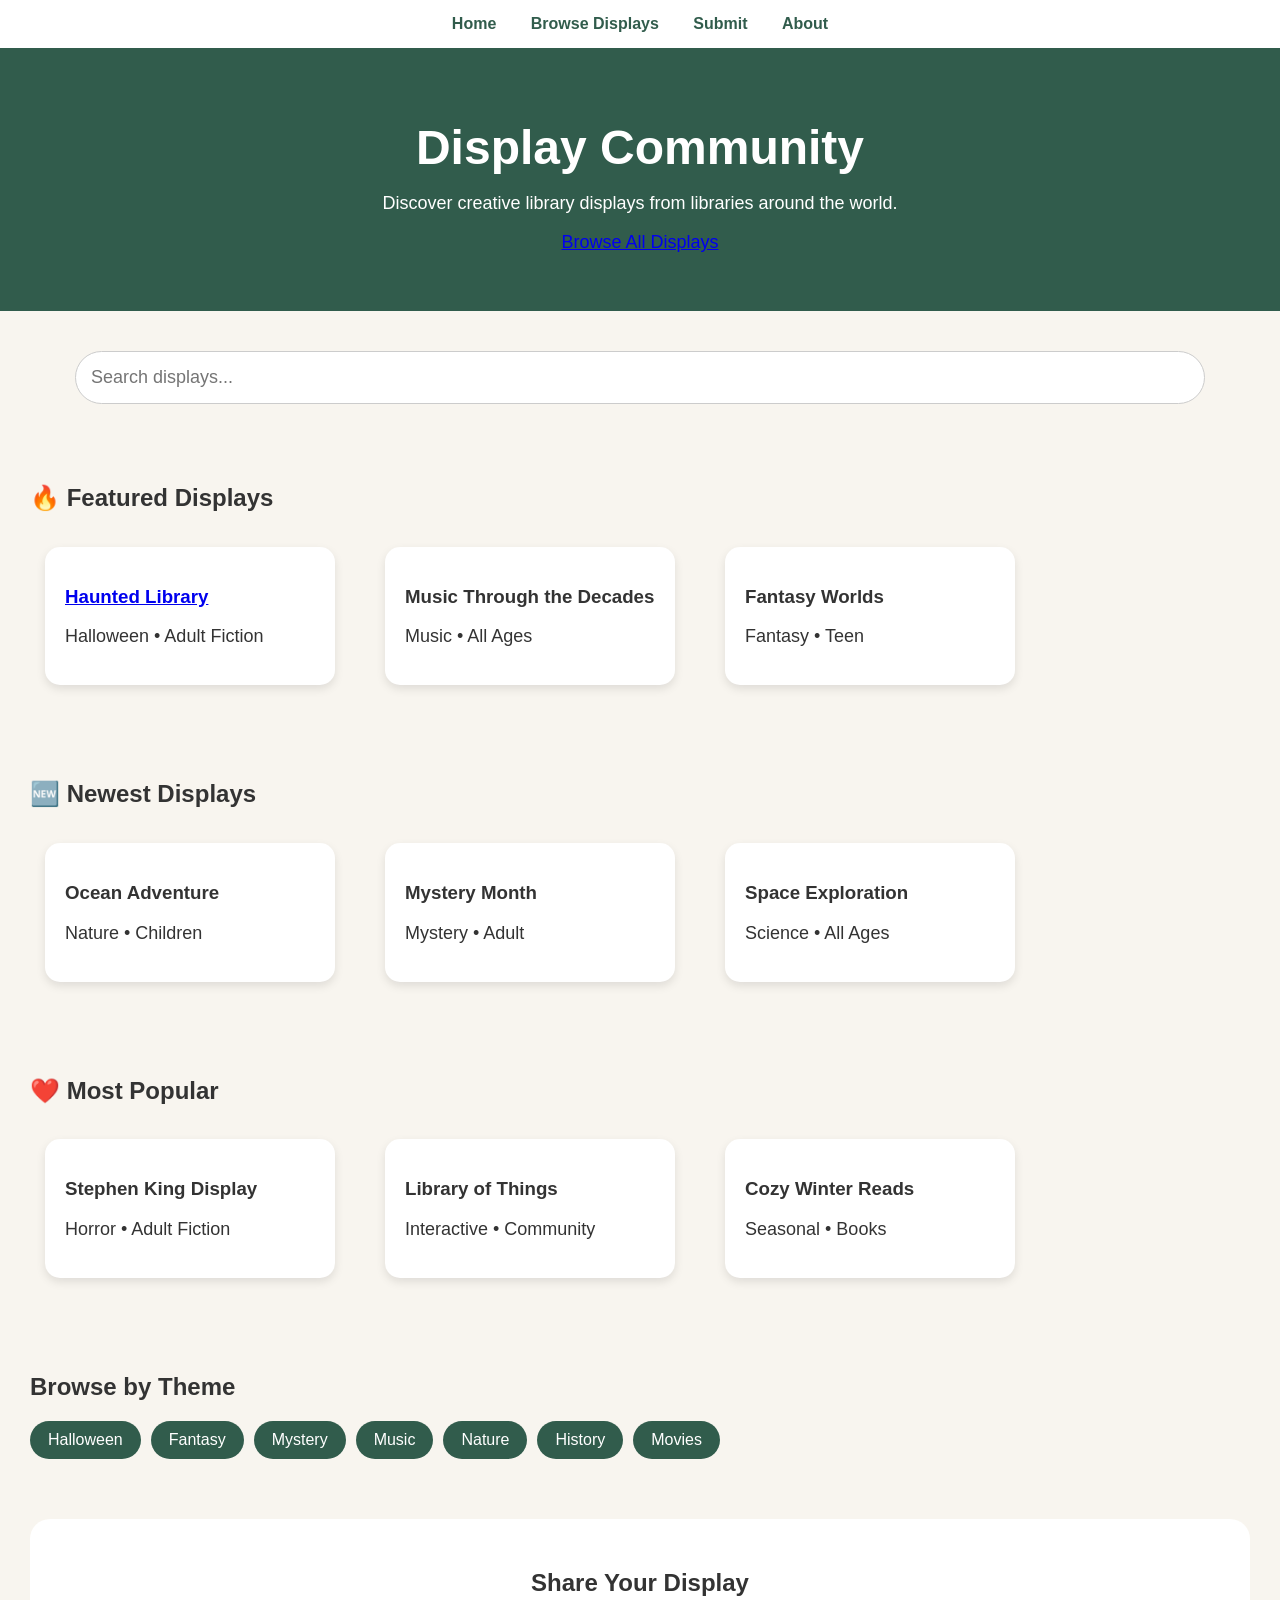
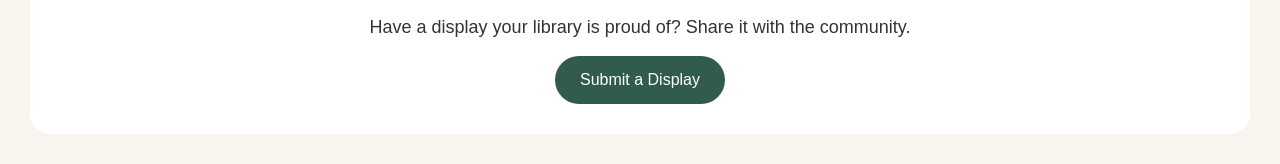
==== index.html @ 7b21b0a2 "index.html" ====
<!DOCTYPE html>
<html>
<head>
    <title>Display Community</title>
    <link rel="stylesheet" href="style.css">
</head>

<body>

<nav>

<a href="index.html">
Home
</a>


<a href="browse.html">
Browse Displays
</a>


<a href="submit.html">
Submit
</a>


<a href="#">
About
</a>

</nav>

<header>

<h1>Display Community</h1>
    
<p>
Discover creative library displays from libraries around the world.
</p>

<p>
<a href="browse.html">
Browse All Displays
</a>
</p>

</header>


<section class="search-section">

<input 
type="text" 
placeholder="Search displays..."
>

</section>


<section>

<h2>🔥 Featured Displays</h2>

<div class="display-row">

<div class="card">
<h3>
<a href="displays/haunted-library.html">
Haunted Library
</a>
</h3>
<p>Halloween • Adult Fiction</p>
</div>


<div class="card">
<h3>Music Through the Decades</h3>
<p>Music • All Ages</p>
</div>


<div class="card">
<h3>Fantasy Worlds</h3>
<p>Fantasy • Teen</p>
</div>

</div>

</section>



<section>

<h2>🆕 Newest Displays</h2>

<div class="display-row">

<div class="card">
<h3>Ocean Adventure</h3>
<p>Nature • Children</p>
</div>


<div class="card">
<h3>Mystery Month</h3>
<p>Mystery • Adult</p>
</div>


<div class="card">
<h3>Space Exploration</h3>
<p>Science • All Ages</p>
</div>

</div>

</section>



<section>

<h2>❤️ Most Popular</h2>

<div class="display-row">

<div class="card">
<h3>Stephen King Display</h3>
<p>Horror • Adult Fiction</p>
</div>


<div class="card">
<h3>Library of Things</h3>
<p>Interactive • Community</p>
</div>


<div class="card">
<h3>Cozy Winter Reads</h3>
<p>Seasonal • Books</p>
</div>

</div>

</section>



<section>

<h2>Browse by Theme</h2>

<div class="tags">

<span>Halloween</span>

<span>Fantasy</span>

<span>Mystery</span>

<span>Music</span>

<span>Nature</span>

<span>History</span>

<span>Movies</span>

</div>

</section>



<section class="submit">

<h2>Share Your Display</h2>

<p>
Have a display your library is proud of?
Share it with the community.
</p>

<button>
Submit a Display
</button>

</section>


</body>
</html>
---- style.css ----
body {
    font-family: Arial, sans-serif;
    margin: 0;
    background-color: #f8f5ef;
    color: #333;
}

header {
    background-color: #315c4c;
    color: white;
    padding: 40px;
    text-align: center;
}

h1 {
    font-size: 48px;
    margin-bottom: 10px;
}

p {
    font-size: 18px;
}

section {
    padding: 30px;
}

.card {
    background:white;
    border-radius:15px;
    padding:20px;
    margin:15px;
    box-shadow:0px 4px 10px rgba(0,0,0,0.1);
}

.search-section {
    text-align:center;
}


input {
    width:60%;
    padding:15px;
    border-radius:30px;
    border:1px solid #ccc;
    font-size:18px;
}


.display-row {
    display:flex;
    gap:20px;
    overflow-x:auto;
}


.display-row .card {
    min-width:250px;
}


.tags {
    display:flex;
    gap:10px;
    flex-wrap:wrap;
}


.tags span {

    background:#315c4c;
    color:white;
    padding:10px 18px;
    border-radius:25px;

}


button {

    background:#315c4c;
    color:white;
    border:none;
    padding:15px 25px;
    border-radius:25px;
    font-size:16px;

}


.submit {

    text-align:center;
    background:white;
    margin:30px;
    border-radius:20px;

}

.display-page {
    max-width: 900px;
    margin: auto;
    padding: 30px;
}


.hero-image {
    height: 300px;
    background-color: #ddd;
    border-radius: 20px;
    display:flex;
    align-items:center;
    justify-content:center;
    font-size:24px;
    margin-bottom:30px;
}


.info-grid {
    display:grid;
    grid-template-columns: repeat(auto-fit, minmax(200px, 1fr));
    gap:20px;
}


.info-box {
    background:white;
    border-radius:15px;
    padding:20px;
    box-shadow:0 4px 10px rgba(0,0,0,0.1);
}


.reactions {
    display:flex;
    gap:15px;
    margin:20px 0;
}


.reactions button {
    cursor:pointer;
}


.tag {
    background:#315c4c;
    color:white;
    padding:8px 15px;
    border-radius:20px;
    display:inline-block;
    margin:5px;
}

nav {
    background:white;
    padding:15px;
    text-align:center;
    box-shadow:0 2px 8px rgba(0,0,0,0.1);
}


nav a {
    text-decoration:none;
    color:#315c4c;
    font-weight:bold;
    margin:0 15px;
}


nav a:hover {
    text-decoration:underline;
}

textarea {
    width:90%;
    padding:15px;
    border-radius:10px;
    border:1px solid #ccc;
    font-family:Arial, sans-serif;
}


label {
    font-weight:bold;
}


input {
    margin-top:10px;
}


input[type="text"] {
    width:90%;
}
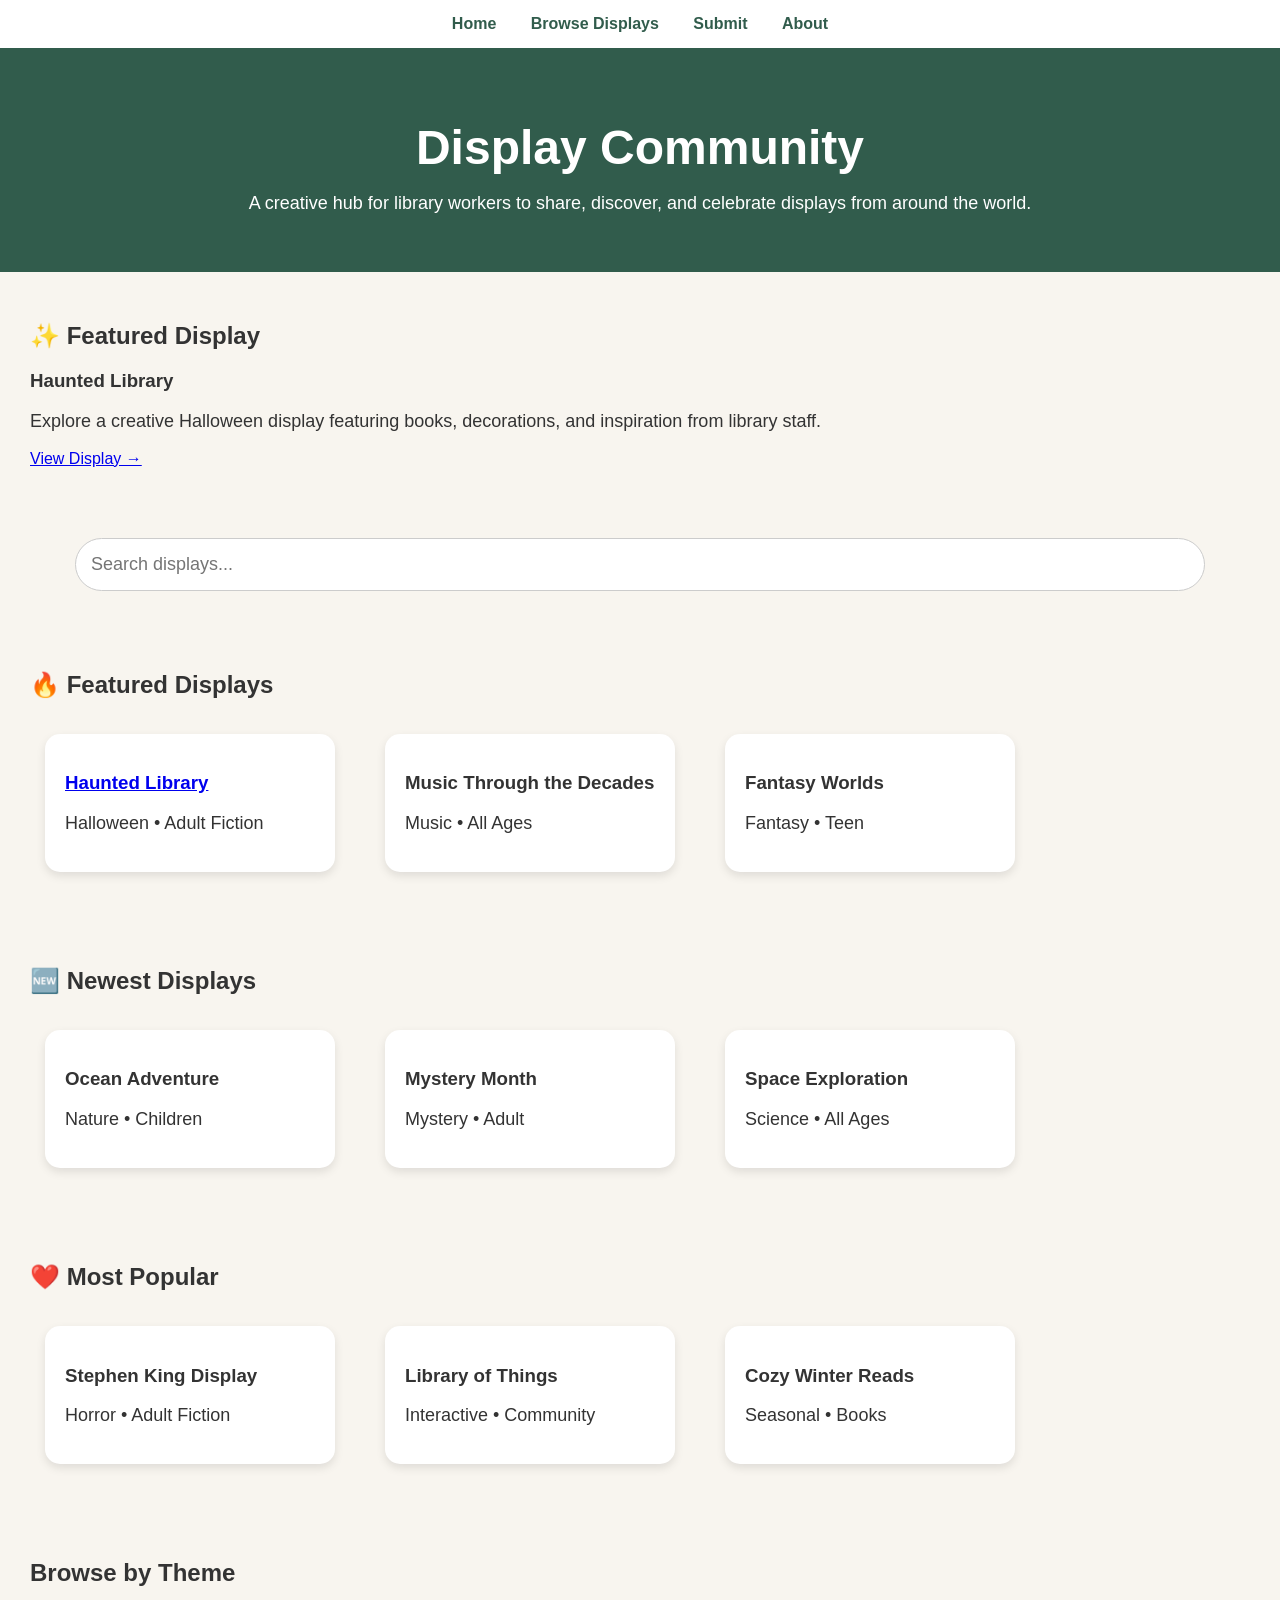
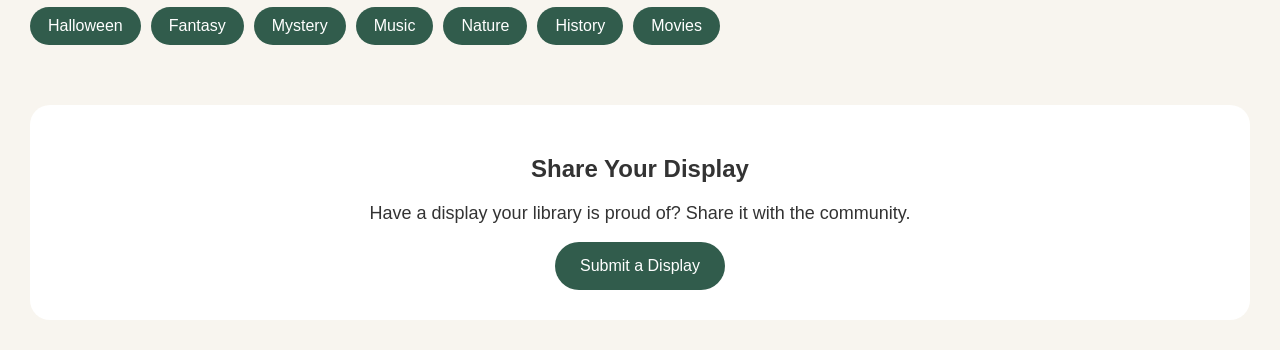
==== commit cc79777d: "index.html" ====
--- a/index.html
+++ b/index.html
@@ -1,11 +1,17 @@
 <!DOCTYPE html>
 <html>
+
 <head>
-    <title>Display Community</title>
-    <link rel="stylesheet" href="style.css">
+
+<title>Display Community</title>
+
+<link rel="stylesheet" href="style.css">
+
 </head>
 
+
 <body>
+
 
 <nav>
 
@@ -24,27 +30,47 @@
 </a>
 
 
-<a href="#">
+<a href="about.html">
 About
 </a>
 
 </nav>
 
+
+
 <header>
 
 <h1>Display Community</h1>
-    
-<p>
-Discover creative library displays from libraries around the world.
-</p>
-
-<p>
-<a href="browse.html">
-Browse All Displays
-</a>
+
+<p class="tagline">
+A creative hub for library workers to share, discover, and celebrate displays from around the world.
 </p>
 
 </header>
+
+
+
+
+<section class="featured-banner">
+
+<h2>✨ Featured Display</h2>
+
+<h3>Haunted Library</h3>
+
+<p>
+Explore a creative Halloween display featuring books, decorations,
+and inspiration from library staff.
+</p>
+
+
+<a href="displays/haunted-library.html">
+View Display →
+</a>
+
+</section>
+
+
+
 
 
 <section class="search-section">
@@ -57,36 +83,66 @@
 </section>
 
 
+
+
+
 <section>
 
 <h2>🔥 Featured Displays</h2>
 
+
 <div class="display-row">
 
-<div class="card">
+
+<div class="card">
+
 <h3>
 <a href="displays/haunted-library.html">
 Haunted Library
 </a>
 </h3>
-<p>Halloween • Adult Fiction</p>
-</div>
-
-
-<div class="card">
-<h3>Music Through the Decades</h3>
-<p>Music • All Ages</p>
-</div>
-
-
-<div class="card">
-<h3>Fantasy Worlds</h3>
-<p>Fantasy • Teen</p>
-</div>
-
-</div>
-
-</section>
+
+<p>
+Halloween • Adult Fiction
+</p>
+
+</div>
+
+
+
+<div class="card">
+
+<h3>
+Music Through the Decades
+</h3>
+
+<p>
+Music • All Ages
+</p>
+
+</div>
+
+
+
+<div class="card">
+
+<h3>
+Fantasy Worlds
+</h3>
+
+<p>
+Fantasy • Teen
+</p>
+
+</div>
+
+
+</div>
+
+
+</section>
+
+
 
 
 
@@ -94,28 +150,57 @@
 
 <h2>🆕 Newest Displays</h2>
 
+
 <div class="display-row">
 
-<div class="card">
-<h3>Ocean Adventure</h3>
-<p>Nature • Children</p>
-</div>
-
-
-<div class="card">
-<h3>Mystery Month</h3>
-<p>Mystery • Adult</p>
-</div>
-
-
-<div class="card">
-<h3>Space Exploration</h3>
-<p>Science • All Ages</p>
-</div>
-
-</div>
-
-</section>
+
+<div class="card">
+
+<h3>
+Ocean Adventure
+</h3>
+
+<p>
+Nature • Children
+</p>
+
+</div>
+
+
+
+<div class="card">
+
+<h3>
+Mystery Month
+</h3>
+
+<p>
+Mystery • Adult
+</p>
+
+</div>
+
+
+
+<div class="card">
+
+<h3>
+Space Exploration
+</h3>
+
+<p>
+Science • All Ages
+</p>
+
+</div>
+
+
+</div>
+
+
+</section>
+
+
 
 
 
@@ -123,72 +208,143 @@
 
 <h2>❤️ Most Popular</h2>
 
+
 <div class="display-row">
 
-<div class="card">
-<h3>Stephen King Display</h3>
-<p>Horror • Adult Fiction</p>
-</div>
-
-
-<div class="card">
-<h3>Library of Things</h3>
-<p>Interactive • Community</p>
-</div>
-
-
-<div class="card">
-<h3>Cozy Winter Reads</h3>
-<p>Seasonal • Books</p>
-</div>
-
-</div>
-
-</section>
+
+<div class="card">
+
+<h3>
+Stephen King Display
+</h3>
+
+<p>
+Horror • Adult Fiction
+</p>
+
+</div>
+
+
+
+<div class="card">
+
+<h3>
+Library of Things
+</h3>
+
+<p>
+Interactive • Community
+</p>
+
+</div>
+
+
+
+<div class="card">
+
+<h3>
+Cozy Winter Reads
+</h3>
+
+<p>
+Seasonal • Books
+</p>
+
+</div>
+
+
+</div>
+
+
+</section>
+
+
 
 
 
 <section>
 
-<h2>Browse by Theme</h2>
+<h2>
+Browse by Theme
+</h2>
+
 
 <div class="tags">
 
-<span>Halloween</span>
-
-<span>Fantasy</span>
-
-<span>Mystery</span>
-
-<span>Music</span>
-
-<span>Nature</span>
-
-<span>History</span>
-
-<span>Movies</span>
-
-</div>
-
-</section>
+
+<span>
+Halloween
+</span>
+
+
+<span>
+Fantasy
+</span>
+
+
+<span>
+Mystery
+</span>
+
+
+<span>
+Music
+</span>
+
+
+<span>
+Nature
+</span>
+
+
+<span>
+History
+</span>
+
+
+<span>
+Movies
+</span>
+
+
+</div>
+
+
+</section>
+
+
+
 
 
 
 <section class="submit">
 
-<h2>Share Your Display</h2>
+
+<h2>
+Share Your Display
+</h2>
+
 
 <p>
 Have a display your library is proud of?
 Share it with the community.
 </p>
+
+
+<a href="submit.html">
 
 <button>
 Submit a Display
 </button>
 
-</section>
+</a>
+
+
+</section>
+
+
 
 
 </body>
+
 </html>
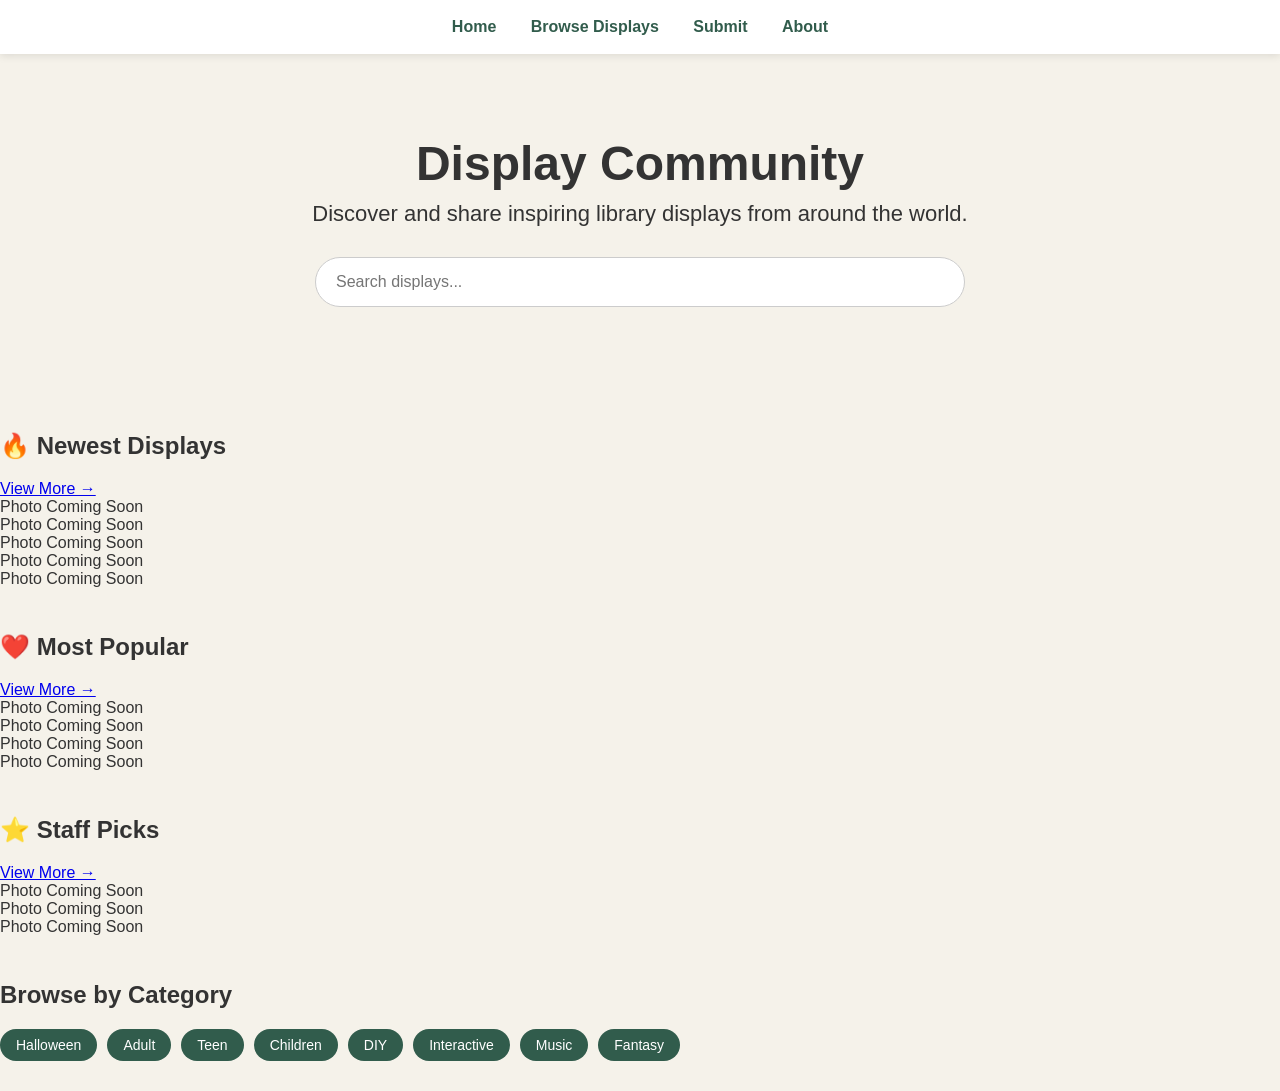
==== commit 05326663: "index.html" ====
--- a/index.html
+++ b/index.html
@@ -19,17 +19,14 @@
 Home
 </a>
 
-
 <a href="browse.html">
 Browse Displays
 </a>
 
-
 <a href="submit.html">
 Submit
 </a>
 
-
 <a href="about.html">
 About
 </a>
@@ -38,103 +35,194 @@
 
 
 
+
 <header>
 
-<h1>Display Community</h1>
+<h1>
+Display Community
+</h1>
 
 <p class="tagline">
-A creative hub for library workers to share, discover, and celebrate displays from around the world.
+Discover and share inspiring library displays from around the world.
 </p>
 
-</header>
-
-
-
-
-<section class="featured-banner">
-
-<h2>✨ Featured Display</h2>
-
-<h3>Haunted Library</h3>
-
-<p>
-Explore a creative Halloween display featuring books, decorations,
-and inspiration from library staff.
-</p>
-
-
-<a href="displays/haunted-library.html">
-View Display →
-</a>
-
-</section>
-
-
-
-
-
-<section class="search-section">
+
+<div class="search-section">
 
 <input 
-type="text" 
+type="text"
 placeholder="Search displays..."
 >
 
+</div>
+
+
+</header>
+
+
+
+
+
+<section class="homepage-section">
+
+
+<div class="section-header">
+
+<h2>
+🔥 Newest Displays
+</h2>
+
+<a href="browse.html">
+View More →
+</a>
+
+</div>
+
+
+
+
+<div class="display-carousel">
+
+
+
+<div class="carousel-card">
+
+<div class="carousel-image">
+
+Photo Coming Soon
+
+</div>
+
+</div>
+
+
+
+<div class="carousel-card">
+
+<div class="carousel-image">
+
+Photo Coming Soon
+
+</div>
+
+</div>
+
+
+
+<div class="carousel-card">
+
+<div class="carousel-image">
+
+Photo Coming Soon
+
+</div>
+
+</div>
+
+
+
+<div class="carousel-card">
+
+<div class="carousel-image">
+
+Photo Coming Soon
+
+</div>
+
+</div>
+
+
+
+<div class="carousel-card">
+
+<div class="carousel-image">
+
+Photo Coming Soon
+
+</div>
+
+</div>
+
+
+
+</div>
+
+
 </section>
 
 
 
 
 
-<section>
-
-<h2>🔥 Featured Displays</h2>
-
-
-<div class="display-row">
-
-
-<div class="card">
-
-<h3>
-<a href="displays/haunted-library.html">
-Haunted Library
-</a>
-</h3>
-
-<p>
-Halloween • Adult Fiction
-</p>
-
-</div>
-
-
-
-<div class="card">
-
-<h3>
-Music Through the Decades
-</h3>
-
-<p>
-Music • All Ages
-</p>
-
-</div>
-
-
-
-<div class="card">
-
-<h3>
-Fantasy Worlds
-</h3>
-
-<p>
-Fantasy • Teen
-</p>
-
-</div>
+
+
+<section class="homepage-section">
+
+
+<div class="section-header">
+
+<h2>
+❤️ Most Popular
+</h2>
+
+<a href="browse.html">
+View More →
+</a>
+
+</div>
+
+
+
+<div class="display-carousel">
+
+
+
+<div class="carousel-card">
+
+<div class="carousel-image">
+
+Photo Coming Soon
+
+</div>
+
+</div>
+
+
+
+<div class="carousel-card">
+
+<div class="carousel-image">
+
+Photo Coming Soon
+
+</div>
+
+</div>
+
+
+
+<div class="carousel-card">
+
+<div class="carousel-image">
+
+Photo Coming Soon
+
+</div>
+
+</div>
+
+
+
+<div class="carousel-card">
+
+<div class="carousel-image">
+
+Photo Coming Soon
+
+</div>
+
+</div>
+
 
 
 </div>
@@ -146,53 +234,64 @@
 
 
 
-<section>
-
-<h2>🆕 Newest Displays</h2>
-
-
-<div class="display-row">
-
-
-<div class="card">
-
-<h3>
-Ocean Adventure
-</h3>
-
-<p>
-Nature • Children
-</p>
-
-</div>
-
-
-
-<div class="card">
-
-<h3>
-Mystery Month
-</h3>
-
-<p>
-Mystery • Adult
-</p>
-
-</div>
-
-
-
-<div class="card">
-
-<h3>
-Space Exploration
-</h3>
-
-<p>
-Science • All Ages
-</p>
-
-</div>
+
+
+<section class="homepage-section">
+
+
+<div class="section-header">
+
+<h2>
+⭐ Staff Picks
+</h2>
+
+<a href="browse.html">
+View More →
+</a>
+
+</div>
+
+
+
+
+<div class="display-carousel">
+
+
+
+<div class="carousel-card">
+
+<div class="carousel-image">
+
+Photo Coming Soon
+
+</div>
+
+</div>
+
+
+
+<div class="carousel-card">
+
+<div class="carousel-image">
+
+Photo Coming Soon
+
+</div>
+
+</div>
+
+
+
+<div class="carousel-card">
+
+<div class="carousel-image">
+
+Photo Coming Soon
+
+</div>
+
+</div>
+
 
 
 </div>
@@ -204,53 +303,56 @@
 
 
 
-<section>
-
-<h2>❤️ Most Popular</h2>
-
-
-<div class="display-row">
-
-
-<div class="card">
-
-<h3>
-Stephen King Display
-</h3>
-
-<p>
-Horror • Adult Fiction
-</p>
-
-</div>
-
-
-
-<div class="card">
-
-<h3>
-Library of Things
-</h3>
-
-<p>
-Interactive • Community
-</p>
-
-</div>
-
-
-
-<div class="card">
-
-<h3>
-Cozy Winter Reads
-</h3>
-
-<p>
-Seasonal • Books
-</p>
-
-</div>
+
+<section class="homepage-section">
+
+
+<h2>
+Browse by Category
+</h2>
+
+
+<div class="tags">
+
+
+<span class="tag">
+Halloween
+</span>
+
+
+<span class="tag">
+Adult
+</span>
+
+
+<span class="tag">
+Teen
+</span>
+
+
+<span class="tag">
+Children
+</span>
+
+
+<span class="tag">
+DIY
+</span>
+
+
+<span class="tag">
+Interactive
+</span>
+
+
+<span class="tag">
+Music
+</span>
+
+
+<span class="tag">
+Fantasy
+</span>
 
 
 </div>
@@ -262,89 +364,6 @@
 
 
 
-<section>
-
-<h2>
-Browse by Theme
-</h2>
-
-
-<div class="tags">
-
-
-<span>
-Halloween
-</span>
-
-
-<span>
-Fantasy
-</span>
-
-
-<span>
-Mystery
-</span>
-
-
-<span>
-Music
-</span>
-
-
-<span>
-Nature
-</span>
-
-
-<span>
-History
-</span>
-
-
-<span>
-Movies
-</span>
-
-
-</div>
-
-
-</section>
-
-
-
-
-
-
-<section class="submit">
-
-
-<h2>
-Share Your Display
-</h2>
-
-
-<p>
-Have a display your library is proud of?
-Share it with the community.
-</p>
-
-
-<a href="submit.html">
-
-<button>
-Submit a Display
-</button>
-
-</a>
-
-
-</section>
-
-
-
-
 </body>
 
 </html>
--- a/style.css
+++ b/style.css
@@ -1,196 +1,438 @@
+/* =========================
+   GENERAL PAGE STYLE
+========================= */
+
 body {
-    font-family: Arial, sans-serif;
-    margin: 0;
-    background-color: #f8f5ef;
-    color: #333;
-}
+
+    margin:0;
+    font-family:Arial, Helvetica, sans-serif;
+    background:#f5f2ea;
+    color:#333;
+
+}
+
 
 header {
-    background-color: #315c4c;
-    color: white;
-    padding: 40px;
-    text-align: center;
-}
+
+    text-align:center;
+    padding:50px 20px;
+
+}
+
 
 h1 {
-    font-size: 48px;
-    margin-bottom: 10px;
-}
-
-p {
-    font-size: 18px;
-}
-
-section {
-    padding: 30px;
-}
-
-.card {
+
+    font-size:48px;
+    margin-bottom:10px;
+
+}
+
+
+h2 {
+
+    margin-top:45px;
+
+}
+
+
+h3 {
+
+    margin-bottom:10px;
+
+}
+
+
+.tagline {
+
+    font-size:22px;
+    max-width:750px;
+    margin:auto;
+
+}
+
+
+
+
+
+/* =========================
+   NAVIGATION
+========================= */
+
+nav {
+
     background:white;
-    border-radius:15px;
-    padding:20px;
-    margin:15px;
-    box-shadow:0px 4px 10px rgba(0,0,0,0.1);
-}
-
-.search-section {
-    text-align:center;
-}
-
-
-input {
-    width:60%;
-    padding:15px;
-    border-radius:30px;
-    border:1px solid #ccc;
-    font-size:18px;
-}
-
-
-.display-row {
-    display:flex;
-    gap:20px;
-    overflow-x:auto;
-}
-
-
-.display-row .card {
-    min-width:250px;
-}
-
-
-.tags {
-    display:flex;
-    gap:10px;
-    flex-wrap:wrap;
-}
-
-
-.tags span {
-
-    background:#315c4c;
-    color:white;
-    padding:10px 18px;
-    border-radius:25px;
-
-}
-
-
-button {
-
-    background:#315c4c;
-    color:white;
-    border:none;
-    padding:15px 25px;
-    border-radius:25px;
-    font-size:16px;
-
-}
-
-
-.submit {
-
-    text-align:center;
-    background:white;
-    margin:30px;
-    border-radius:20px;
-
-}
-
-.display-page {
-    max-width: 900px;
-    margin: auto;
-    padding: 30px;
-}
-
-
-.hero-image {
-    height: 300px;
-    background-color: #ddd;
-    border-radius: 20px;
-    display:flex;
-    align-items:center;
-    justify-content:center;
-    font-size:24px;
-    margin-bottom:30px;
-}
-
-
-.info-grid {
-    display:grid;
-    grid-template-columns: repeat(auto-fit, minmax(200px, 1fr));
-    gap:20px;
-}
-
-
-.info-box {
-    background:white;
-    border-radius:15px;
-    padding:20px;
-    box-shadow:0 4px 10px rgba(0,0,0,0.1);
-}
-
-
-.reactions {
-    display:flex;
-    gap:15px;
-    margin:20px 0;
-}
-
-
-.reactions button {
-    cursor:pointer;
-}
-
-
-.tag {
-    background:#315c4c;
-    color:white;
-    padding:8px 15px;
-    border-radius:20px;
-    display:inline-block;
-    margin:5px;
-}
-
-nav {
-    background:white;
-    padding:15px;
+    padding:18px;
     text-align:center;
     box-shadow:0 2px 8px rgba(0,0,0,0.1);
+
 }
 
 
 nav a {
+
     text-decoration:none;
     color:#315c4c;
     font-weight:bold;
     margin:0 15px;
+
 }
 
 
 nav a:hover {
+
     text-decoration:underline;
-}
+
+}
+
+
+
+
+
+/* =========================
+   MAIN CONTENT
+========================= */
+
+.display-page {
+
+    max-width:1200px;
+    margin:auto;
+    padding:30px;
+
+}
+
+
+
+
+
+/* =========================
+   SEARCH
+========================= */
+
+.search-section {
+
+    text-align:center;
+    margin:30px 0;
+
+}
+
+
+input[type="text"] {
+
+    width:70%;
+    max-width:650px;
+    padding:15px 20px;
+    border-radius:30px;
+    border:1px solid #ccc;
+    font-size:16px;
+
+}
+
+
+
+
+
+/* =========================
+   TAGS
+========================= */
+
+.tags {
+
+    display:flex;
+    flex-wrap:wrap;
+    gap:10px;
+    margin-bottom:30px;
+
+}
+
+
+.tag {
+
+    background:#315c4c;
+    color:white;
+    padding:8px 16px;
+    border-radius:20px;
+    text-decoration:none;
+    font-size:14px;
+
+}
+
+
+.tag:hover {
+
+    opacity:.8;
+
+}
+
+
+
+
+
+/* =========================
+   FEATURED HOMEPAGE
+========================= */
+
+.featured-banner {
+
+    background:white;
+    max-width:800px;
+    margin:30px auto;
+    padding:40px;
+    border-radius:25px;
+    text-align:center;
+    box-shadow:0 4px 12px rgba(0,0,0,0.1);
+
+}
+
+
+.featured-banner a {
+
+    display:inline-block;
+    margin-top:20px;
+    background:#315c4c;
+    color:white;
+    padding:15px 25px;
+    border-radius:25px;
+    text-decoration:none;
+
+}
+
+
+.featured-banner a:hover {
+
+    opacity:.8;
+
+}
+
+
+
+
+
+/* =========================
+   PINTEREST STYLE BROWSE
+========================= */
+
+.pinterest-grid {
+
+    display:grid;
+    grid-template-columns:repeat(3, 1fr);
+    gap:25px;
+
+}
+
+
+
+.display-card {
+
+    margin-bottom:25px;
+    break-inside:avoid;
+    overflow:hidden;
+    border-radius:20px;
+
+}
+
+
+
+.display-card a {
+
+    text-decoration:none;
+
+}
+
+
+
+.display-image {
+
+    height:350px;
+    background:#ddd;
+    border-radius:20px;
+    display:flex;
+    justify-content:center;
+    align-items:center;
+    position:relative;
+    overflow:hidden;
+
+}
+
+
+
+.overlay {
+
+    position:absolute;
+    inset:0;
+
+    background:rgba(0,0,0,0.55);
+
+    display:flex;
+    justify-content:flex-end;
+    align-items:center;
+    flex-direction:column;
+
+    padding:25px;
+
+    opacity:0;
+
+    transition:.3s;
+
+}
+
+
+
+.display-image:hover .overlay {
+
+    opacity:1;
+
+}
+
+
+
+.overlay h3 {
+
+    color:white;
+    margin:0;
+    font-size:24px;
+    text-align:center;
+
+}
+
+
+
+
+
+/* =========================
+   DISPLAY DETAIL PAGES
+========================= */
+
+.card {
+
+    background:white;
+    border-radius:20px;
+    padding:25px;
+    box-shadow:0 4px 12px rgba(0,0,0,0.1);
+    margin-bottom:25px;
+
+}
+
+
+.info-grid {
+
+    display:grid;
+    grid-template-columns:repeat(auto-fit,minmax(200px,1fr));
+    gap:20px;
+
+}
+
+
+.reactions {
+
+    display:flex;
+    gap:15px;
+    margin:20px 0;
+
+}
+
+
+
+
+
+/* =========================
+   BUTTONS
+========================= */
+
+button {
+
+    padding:12px 22px;
+    border:none;
+    border-radius:25px;
+    background:#315c4c;
+    color:white;
+    cursor:pointer;
+
+}
+
+
+button:hover {
+
+    opacity:.8;
+
+}
+
+
+
+
+
+/* =========================
+   SUBMISSION PAGE
+========================= */
 
 textarea {
+
     width:90%;
     padding:15px;
     border-radius:10px;
     border:1px solid #ccc;
-    font-family:Arial, sans-serif;
+    font-family:Arial;
+
+}
+
+
+input[type="text"] {
+
+    box-sizing:border-box;
+
 }
 
 
 label {
+
     font-weight:bold;
-}
-
-
-input {
-    margin-top:10px;
-}
-
-
-input[type="text"] {
-    width:90%;
-}
+
+}
+
+
+
+
+
+/* =========================
+   MOBILE
+========================= */
+
+@media(max-width:900px) {
+
+
+    .pinterest-grid {
+
+        columns:2;
+
+    }
+
+
+}
+
+
+
+@media(max-width:600px) {
+
+
+    .pinterest-grid {
+
+        columns:1;
+
+    }
+
+
+    h1 {
+
+        font-size:36px;
+
+    }
+
+
+    nav a {
+
+        display:block;
+        margin:10px;
+
+    }
+
+
+}
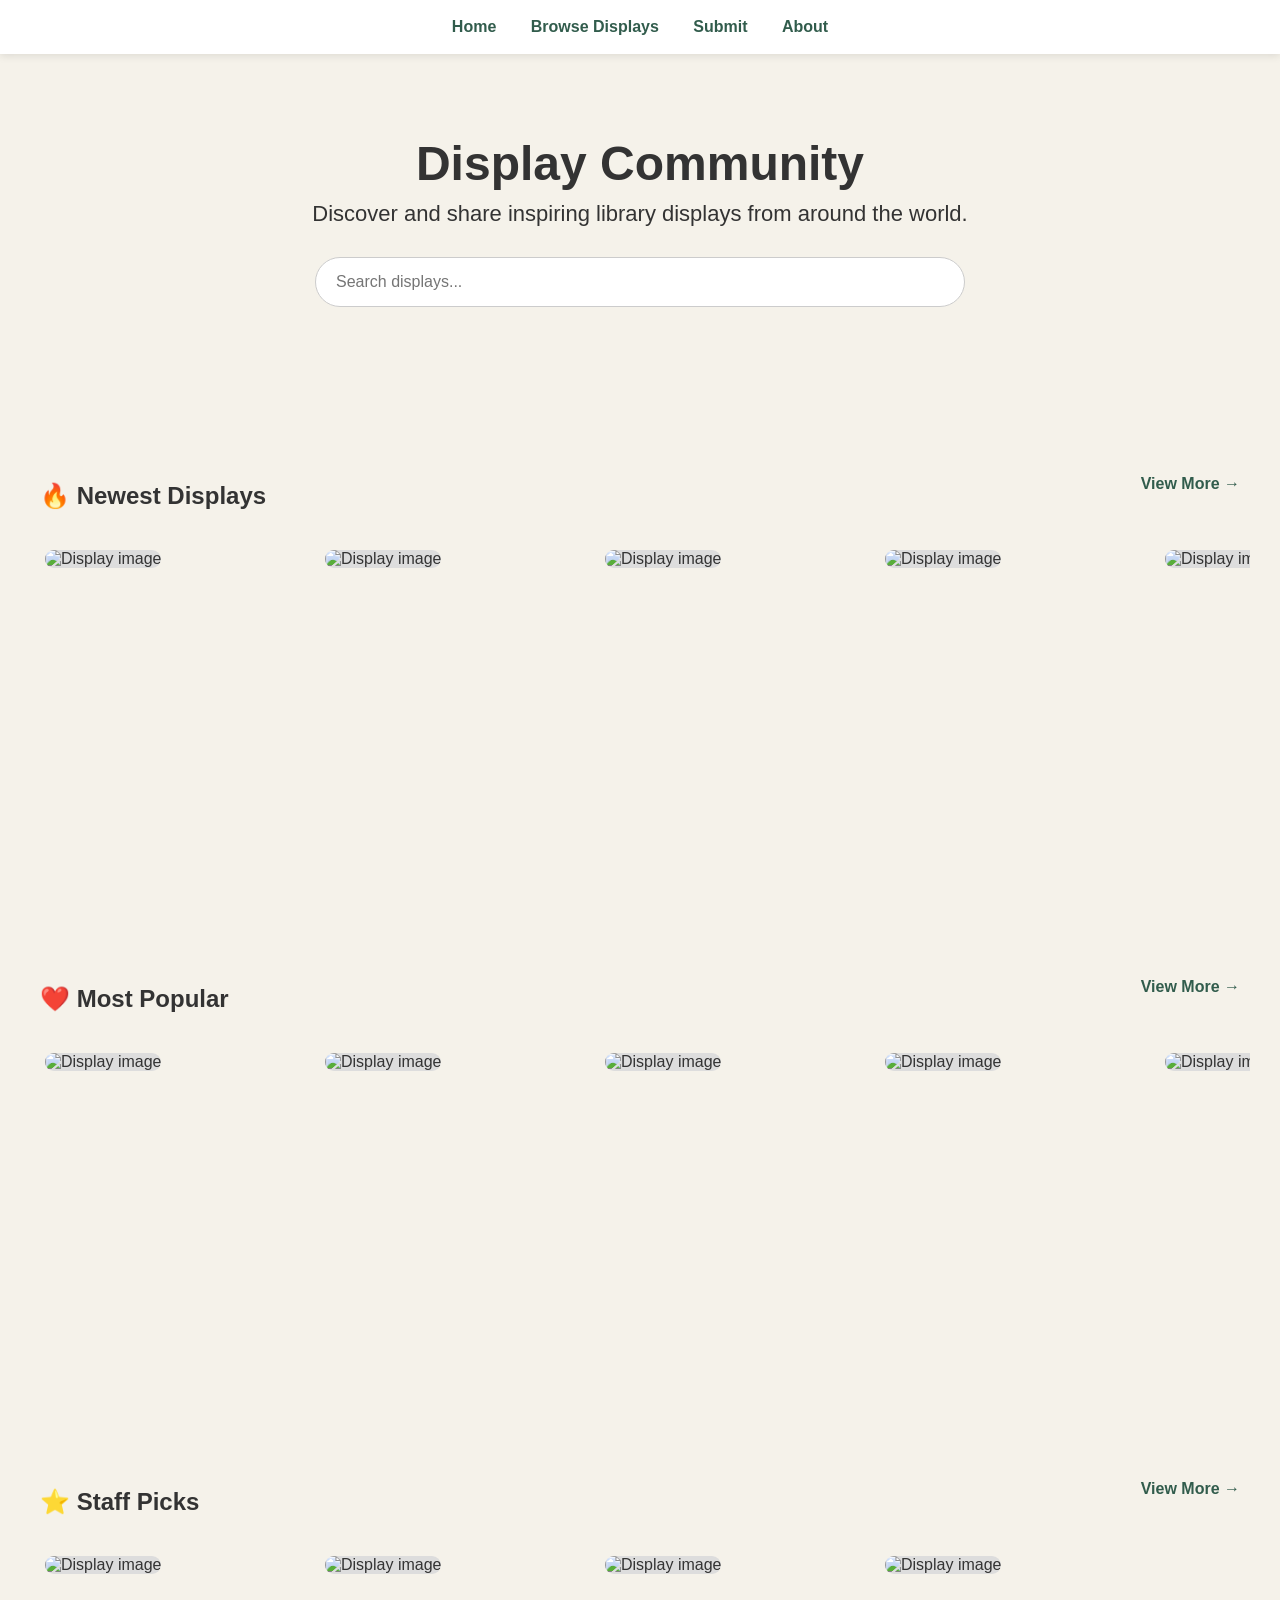
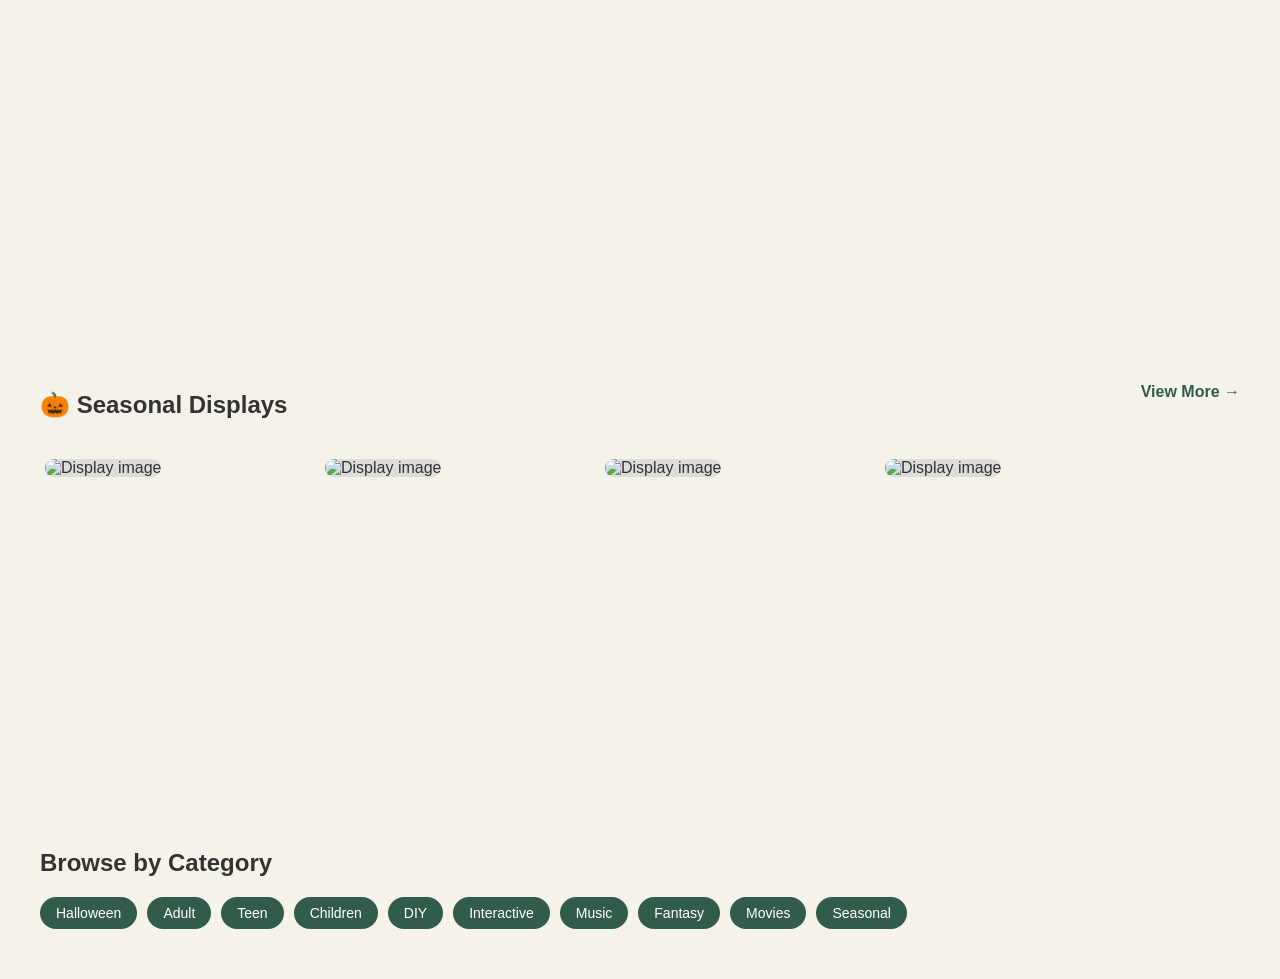
==== commit 1e172238: "index.html" ====
--- a/index.html
+++ b/index.html
@@ -42,9 +42,11 @@
 Display Community
 </h1>
 
+
 <p class="tagline">
 Discover and share inspiring library displays from around the world.
 </p>
+
 
 
 <div class="search-section">
@@ -63,6 +65,8 @@
 
 
 
+<!-- NEWEST DISPLAYS -->
+
 <section class="homepage-section">
 
 
@@ -72,10 +76,12 @@
 🔥 Newest Displays
 </h2>
 
+
 <a href="browse.html">
 View More →
 </a>
 
+
 </div>
 
 
@@ -84,65 +90,39 @@
 <div class="display-carousel">
 
 
-
-<div class="carousel-card">
-
-<div class="carousel-image">
-
-Photo Coming Soon
-
-</div>
-
-</div>
-
-
-
-<div class="carousel-card">
-
-<div class="carousel-image">
-
-Photo Coming Soon
-
-</div>
-
-</div>
-
-
-
-<div class="carousel-card">
-
-<div class="carousel-image">
-
-Photo Coming Soon
-
-</div>
-
-</div>
-
-
-
-<div class="carousel-card">
-
-<div class="carousel-image">
-
-Photo Coming Soon
-
-</div>
-
-</div>
-
-
-
-<div class="carousel-card">
-
-<div class="carousel-image">
-
-Photo Coming Soon
-
-</div>
-
-</div>
-
+<div class="carousel-card">
+
+<img src="" alt="Display image">
+
+</div>
+
+
+<div class="carousel-card">
+
+<img src="" alt="Display image">
+
+</div>
+
+
+<div class="carousel-card">
+
+<img src="" alt="Display image">
+
+</div>
+
+
+<div class="carousel-card">
+
+<img src="" alt="Display image">
+
+</div>
+
+
+<div class="carousel-card">
+
+<img src="" alt="Display image">
+
+</div>
 
 
 </div>
@@ -155,6 +135,9 @@
 
 
 
+
+
+<!-- MOST POPULAR -->
 
 <section class="homepage-section">
 
@@ -165,64 +148,53 @@
 ❤️ Most Popular
 </h2>
 
+
 <a href="browse.html">
 View More →
 </a>
 
-</div>
+
+</div>
+
 
 
 
 <div class="display-carousel">
 
 
-
-<div class="carousel-card">
-
-<div class="carousel-image">
-
-Photo Coming Soon
-
-</div>
-
-</div>
-
-
-
-<div class="carousel-card">
-
-<div class="carousel-image">
-
-Photo Coming Soon
-
-</div>
-
-</div>
-
-
-
-<div class="carousel-card">
-
-<div class="carousel-image">
-
-Photo Coming Soon
-
-</div>
-
-</div>
-
-
-
-<div class="carousel-card">
-
-<div class="carousel-image">
-
-Photo Coming Soon
-
-</div>
-
-</div>
-
+<div class="carousel-card">
+
+<img src="" alt="Display image">
+
+</div>
+
+
+<div class="carousel-card">
+
+<img src="" alt="Display image">
+
+</div>
+
+
+<div class="carousel-card">
+
+<img src="" alt="Display image">
+
+</div>
+
+
+<div class="carousel-card">
+
+<img src="" alt="Display image">
+
+</div>
+
+
+<div class="carousel-card">
+
+<img src="" alt="Display image">
+
+</div>
 
 
 </div>
@@ -235,6 +207,9 @@
 
 
 
+
+
+<!-- STAFF PICKS -->
 
 <section class="homepage-section">
 
@@ -245,10 +220,12 @@
 ⭐ Staff Picks
 </h2>
 
+
 <a href="browse.html">
 View More →
 </a>
 
+
 </div>
 
 
@@ -257,41 +234,32 @@
 <div class="display-carousel">
 
 
-
-<div class="carousel-card">
-
-<div class="carousel-image">
-
-Photo Coming Soon
-
-</div>
-
-</div>
-
-
-
-<div class="carousel-card">
-
-<div class="carousel-image">
-
-Photo Coming Soon
-
-</div>
-
-</div>
-
-
-
-<div class="carousel-card">
-
-<div class="carousel-image">
-
-Photo Coming Soon
-
-</div>
-
-</div>
-
+<div class="carousel-card">
+
+<img src="" alt="Display image">
+
+</div>
+
+
+<div class="carousel-card">
+
+<img src="" alt="Display image">
+
+</div>
+
+
+<div class="carousel-card">
+
+<img src="" alt="Display image">
+
+</div>
+
+
+<div class="carousel-card">
+
+<img src="" alt="Display image">
+
+</div>
 
 
 </div>
@@ -303,6 +271,75 @@
 
 
 
+
+
+
+<!-- SEASONAL -->
+
+<section class="homepage-section">
+
+
+<div class="section-header">
+
+<h2>
+🎃 Seasonal Displays
+</h2>
+
+
+<a href="browse.html">
+View More →
+</a>
+
+
+</div>
+
+
+
+
+<div class="display-carousel">
+
+
+<div class="carousel-card">
+
+<img src="" alt="Display image">
+
+</div>
+
+
+<div class="carousel-card">
+
+<img src="" alt="Display image">
+
+</div>
+
+
+<div class="carousel-card">
+
+<img src="" alt="Display image">
+
+</div>
+
+
+<div class="carousel-card">
+
+<img src="" alt="Display image">
+
+</div>
+
+
+</div>
+
+
+</section>
+
+
+
+
+
+
+
+
+<!-- TAGS -->
 
 <section class="homepage-section">
 
@@ -312,6 +349,7 @@
 </h2>
 
 
+
 <div class="tags">
 
 
@@ -355,6 +393,16 @@
 </span>
 
 
+<span class="tag">
+Movies
+</span>
+
+
+<span class="tag">
+Seasonal
+</span>
+
+
 </div>
 
 
--- a/style.css
+++ b/style.css
@@ -436,3 +436,98 @@
 
 
 }
+
+/* HOMEPAGE CAROUSELS */
+
+.homepage-section {
+
+    max-width:1200px;
+    margin:50px auto;
+    padding:0 30px;
+
+}
+
+
+.section-header {
+
+    display:flex;
+    justify-content:space-between;
+    align-items:center;
+
+}
+
+
+.section-header a {
+
+    color:#315c4c;
+    text-decoration:none;
+    font-weight:bold;
+
+}
+
+
+
+.display-carousel {
+
+    display:flex !important;
+    flex-direction:row !important;
+    flex-wrap:nowrap !important;
+    gap:25px;
+    overflow-x:auto;
+    overflow-y:hidden;
+    padding:20px 5px;
+
+}
+
+
+
+.carousel-card {
+
+    flex:0 0 260px;
+
+}
+
+
+
+.carousel-image {
+
+    height:320px;
+    width:260px;
+    background:#ddd;
+    border-radius:20px;
+
+    display:flex;
+    justify-content:center;
+    align-items:center;
+
+}
+
+/* HOMEPAGE CAROUSEL FIX */
+
+.display-carousel {
+    display:flex;
+    flex-direction:row;
+    flex-wrap:nowrap;
+    gap:20px;
+    overflow-x:auto;
+    width:100%;
+}
+
+
+.carousel-card {
+    width:260px;
+    min-width:260px;
+    height:320px;
+    flex:none;
+}
+
+
+.carousel-card img {
+
+    width:260px;
+    height:320px;
+    object-fit:cover;
+    border-radius:20px;
+    background:#ddd;
+
+}
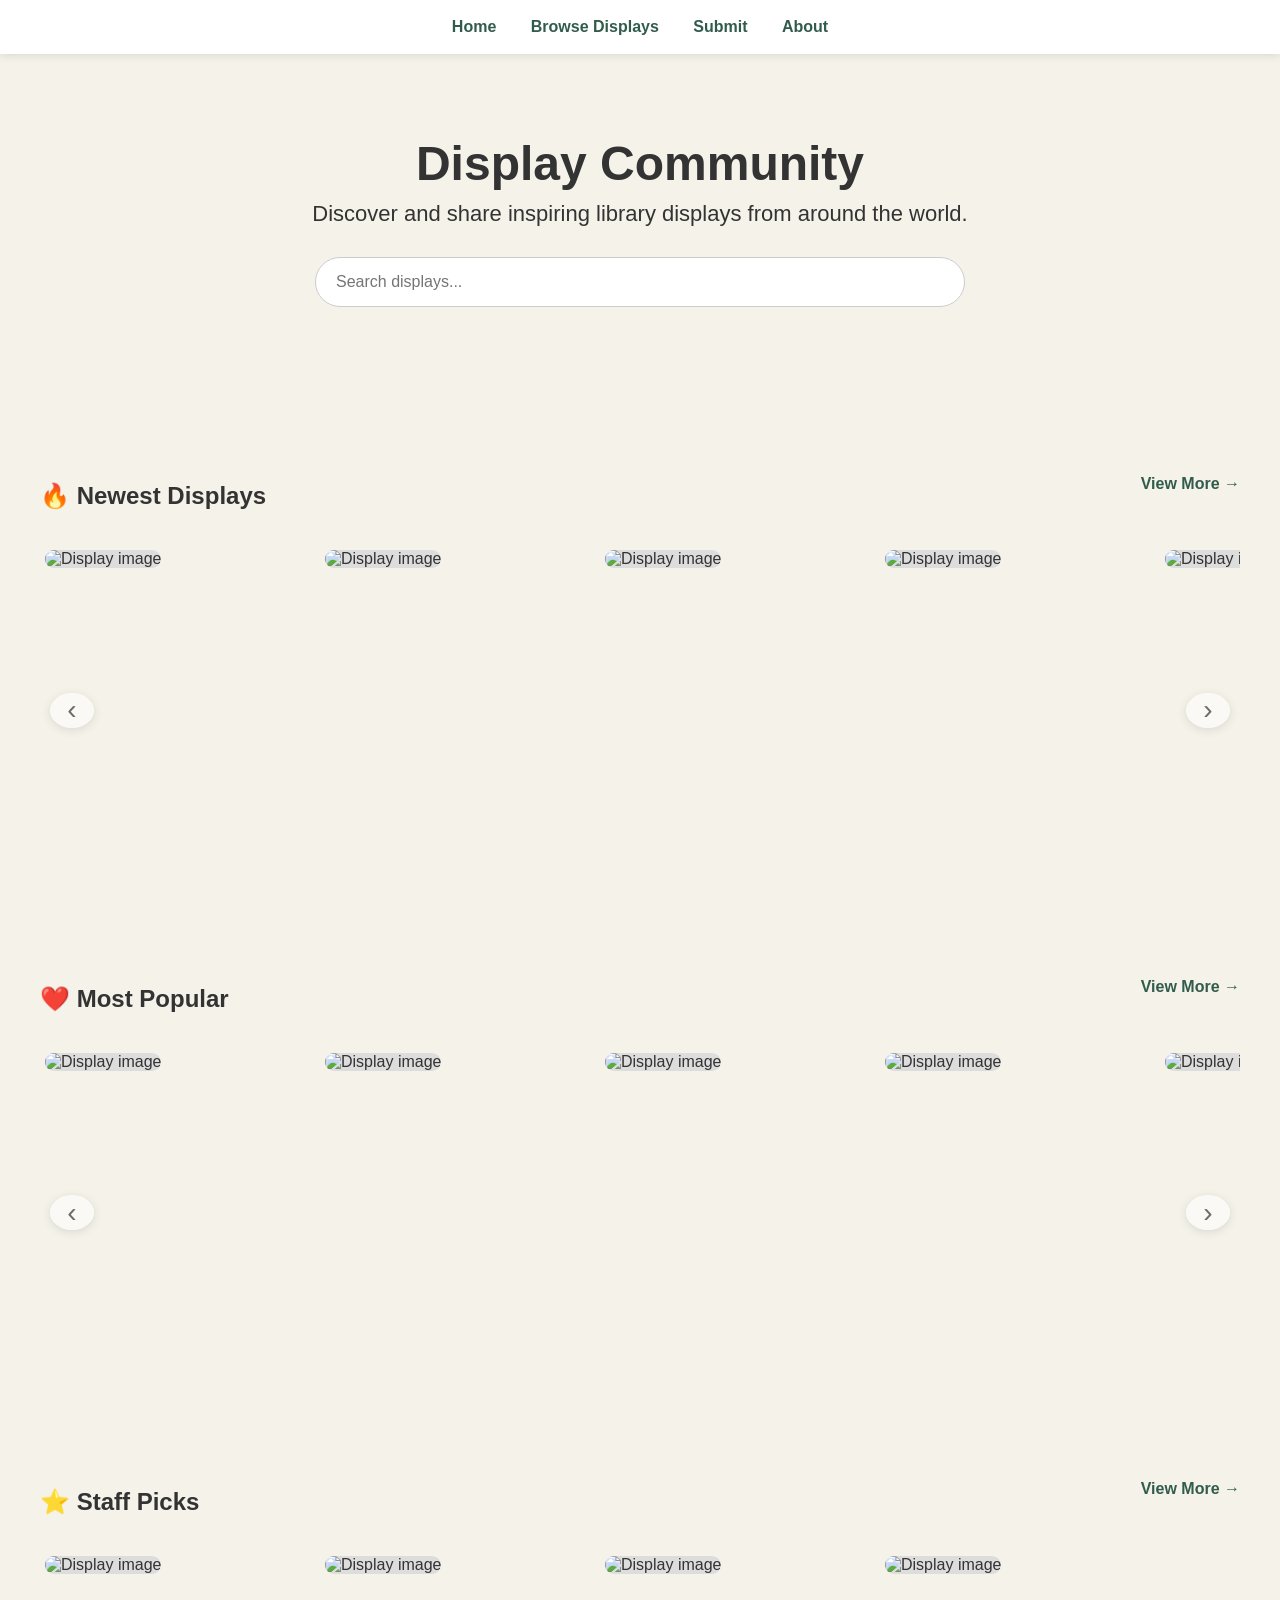
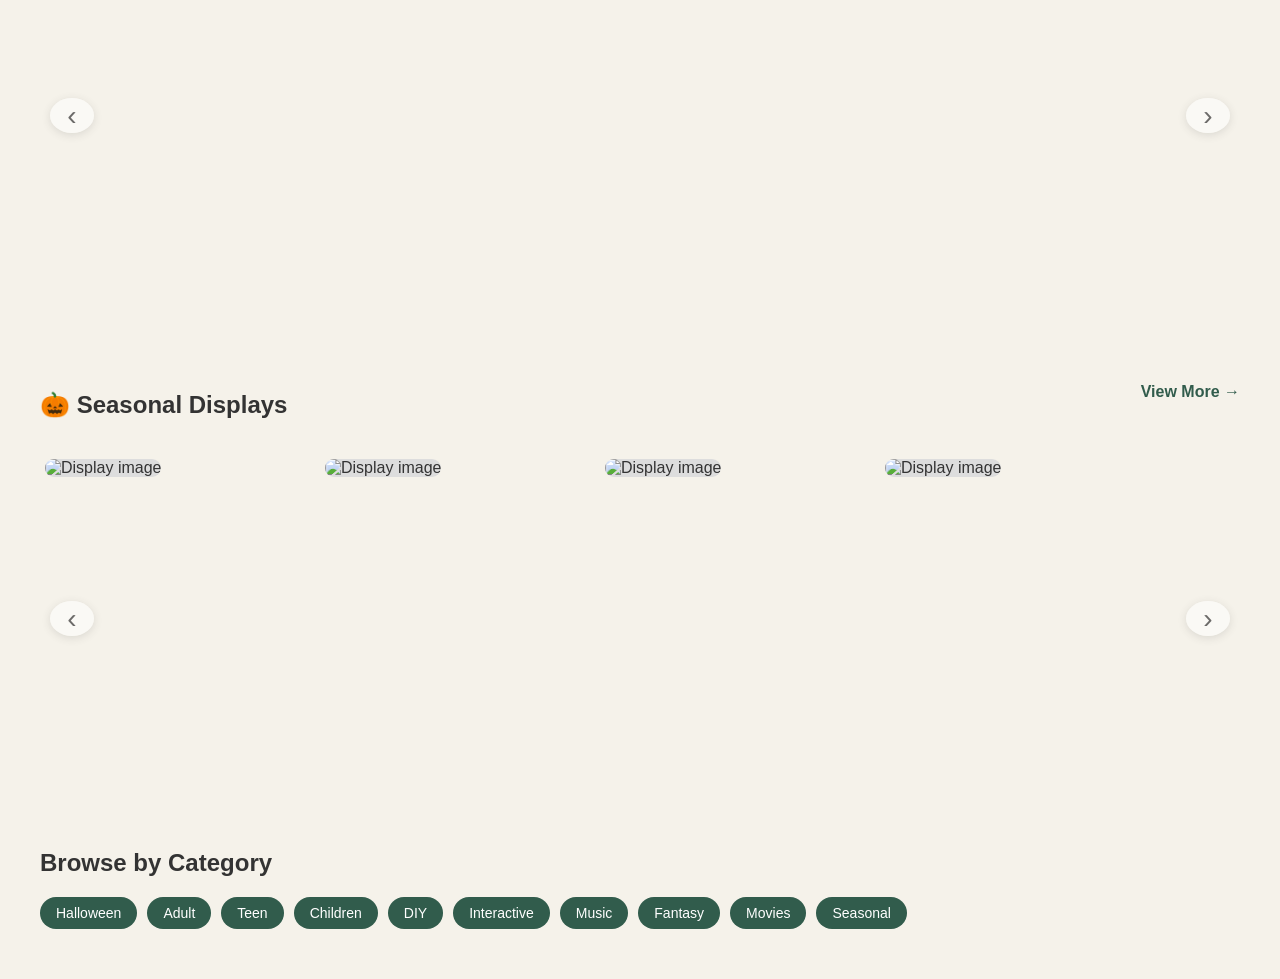
==== commit d9cf0724: "index.html" ====
--- a/index.html
+++ b/index.html
@@ -65,6 +65,7 @@
 
 
 
+
 <!-- NEWEST DISPLAYS -->
 
 <section class="homepage-section">
@@ -81,48 +82,56 @@
 View More →
 </a>
 
-
-</div>
-
+</div>
+
+
+
+<div class="carousel-wrapper">
+
+
+<button class="carousel-button left">
+‹
+</button>
 
 
 
 <div class="display-carousel">
 
 
-<div class="carousel-card">
-
-<img src="" alt="Display image">
-
-</div>
-
-
-<div class="carousel-card">
-
-<img src="" alt="Display image">
-
-</div>
-
-
-<div class="carousel-card">
-
-<img src="" alt="Display image">
-
-</div>
-
-
-<div class="carousel-card">
-
-<img src="" alt="Display image">
-
-</div>
-
-
-<div class="carousel-card">
-
-<img src="" alt="Display image">
-
-</div>
+
+<div class="carousel-card">
+<img src="" alt="Display image">
+</div>
+
+
+<div class="carousel-card">
+<img src="" alt="Display image">
+</div>
+
+
+<div class="carousel-card">
+<img src="" alt="Display image">
+</div>
+
+
+<div class="carousel-card">
+<img src="" alt="Display image">
+</div>
+
+
+<div class="carousel-card">
+<img src="" alt="Display image">
+</div>
+
+
+
+</div>
+
+
+
+<button class="carousel-button right">
+›
+</button>
 
 
 </div>
@@ -153,48 +162,56 @@
 View More →
 </a>
 
-
-</div>
-
+</div>
+
+
+
+<div class="carousel-wrapper">
+
+
+<button class="carousel-button left">
+‹
+</button>
 
 
 
 <div class="display-carousel">
 
 
-<div class="carousel-card">
-
-<img src="" alt="Display image">
-
-</div>
-
-
-<div class="carousel-card">
-
-<img src="" alt="Display image">
-
-</div>
-
-
-<div class="carousel-card">
-
-<img src="" alt="Display image">
-
-</div>
-
-
-<div class="carousel-card">
-
-<img src="" alt="Display image">
-
-</div>
-
-
-<div class="carousel-card">
-
-<img src="" alt="Display image">
-
-</div>
+
+<div class="carousel-card">
+<img src="" alt="Display image">
+</div>
+
+
+<div class="carousel-card">
+<img src="" alt="Display image">
+</div>
+
+
+<div class="carousel-card">
+<img src="" alt="Display image">
+</div>
+
+
+<div class="carousel-card">
+<img src="" alt="Display image">
+</div>
+
+
+<div class="carousel-card">
+<img src="" alt="Display image">
+</div>
+
+
+
+</div>
+
+
+
+<button class="carousel-button right">
+›
+</button>
 
 
 </div>
@@ -225,41 +242,51 @@
 View More →
 </a>
 
-
-</div>
-
+</div>
+
+
+
+<div class="carousel-wrapper">
+
+
+<button class="carousel-button left">
+‹
+</button>
 
 
 
 <div class="display-carousel">
 
 
-<div class="carousel-card">
-
-<img src="" alt="Display image">
-
-</div>
-
-
-<div class="carousel-card">
-
-<img src="" alt="Display image">
-
-</div>
-
-
-<div class="carousel-card">
-
-<img src="" alt="Display image">
-
-</div>
-
-
-<div class="carousel-card">
-
-<img src="" alt="Display image">
-
-</div>
+
+<div class="carousel-card">
+<img src="" alt="Display image">
+</div>
+
+
+<div class="carousel-card">
+<img src="" alt="Display image">
+</div>
+
+
+<div class="carousel-card">
+<img src="" alt="Display image">
+</div>
+
+
+<div class="carousel-card">
+<img src="" alt="Display image">
+</div>
+
+
+
+</div>
+
+
+
+<button class="carousel-button right">
+›
+</button>
 
 
 </div>
@@ -274,7 +301,7 @@
 
 
 
-<!-- SEASONAL -->
+<!-- SEASONAL DISPLAYS -->
 
 <section class="homepage-section">
 
@@ -290,41 +317,51 @@
 View More →
 </a>
 
-
-</div>
-
+</div>
+
+
+
+<div class="carousel-wrapper">
+
+
+<button class="carousel-button left">
+‹
+</button>
 
 
 
 <div class="display-carousel">
 
 
-<div class="carousel-card">
-
-<img src="" alt="Display image">
-
-</div>
-
-
-<div class="carousel-card">
-
-<img src="" alt="Display image">
-
-</div>
-
-
-<div class="carousel-card">
-
-<img src="" alt="Display image">
-
-</div>
-
-
-<div class="carousel-card">
-
-<img src="" alt="Display image">
-
-</div>
+
+<div class="carousel-card">
+<img src="" alt="Display image">
+</div>
+
+
+<div class="carousel-card">
+<img src="" alt="Display image">
+</div>
+
+
+<div class="carousel-card">
+<img src="" alt="Display image">
+</div>
+
+
+<div class="carousel-card">
+<img src="" alt="Display image">
+</div>
+
+
+
+</div>
+
+
+
+<button class="carousel-button right">
+›
+</button>
 
 
 </div>
@@ -339,7 +376,7 @@
 
 
 
-<!-- TAGS -->
+<!-- CATEGORY TAGS -->
 
 <section class="homepage-section">
 
@@ -412,6 +449,9 @@
 
 
 
+<script src="carousel.js"></script>
+
+
 </body>
 
 </html>
--- a/style.css
+++ b/style.css
@@ -531,3 +531,83 @@
     background:#ddd;
 
 }
+
+/* CAROUSEL ARROWS */
+
+
+.carousel-wrapper {
+
+    position:relative;
+    display:flex;
+    align-items:center;
+
+}
+
+
+
+.display-carousel {
+
+    display:flex;
+    flex-direction:row;
+    flex-wrap:nowrap;
+    gap:20px;
+    overflow:hidden;
+    width:100%;
+    scroll-behavior:smooth;
+
+}
+
+
+
+.carousel-button {
+
+    position:absolute;
+    z-index:5;
+
+    width:35px;
+    height:35px;
+
+    border-radius:50%;
+    border:none;
+
+    background:rgba(255,255,255,0.8);
+
+    color:#333;
+
+    font-size:28px;
+
+    display:flex;
+    justify-content:center;
+    align-items:center;
+
+    cursor:pointer;
+
+    box-shadow:0 2px 8px rgba(0,0,0,0.15);
+
+    opacity:.7;
+
+}
+
+
+
+.carousel-button:hover {
+
+    opacity:1;
+
+}
+
+
+
+.carousel-button.left {
+
+    left:10px;
+
+}
+
+
+
+.carousel-button.right {
+
+    right:10px;
+
+}
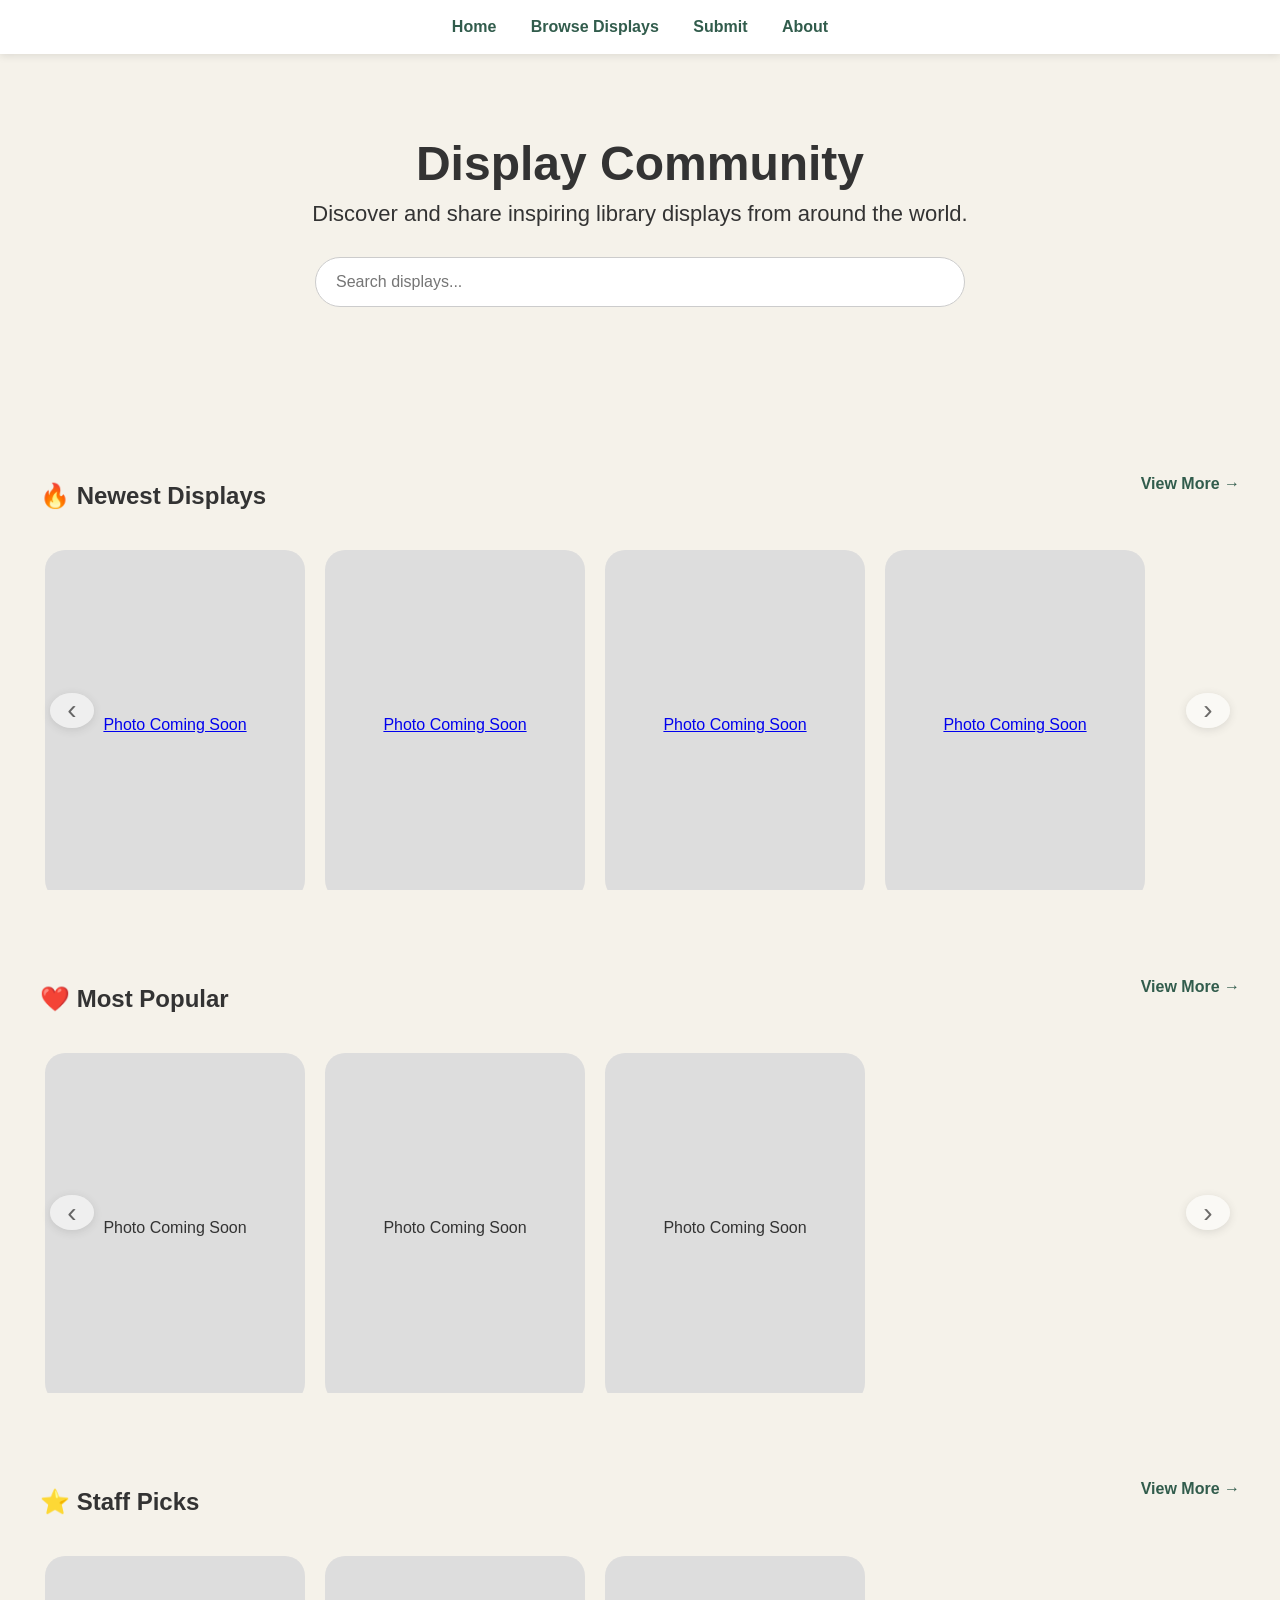
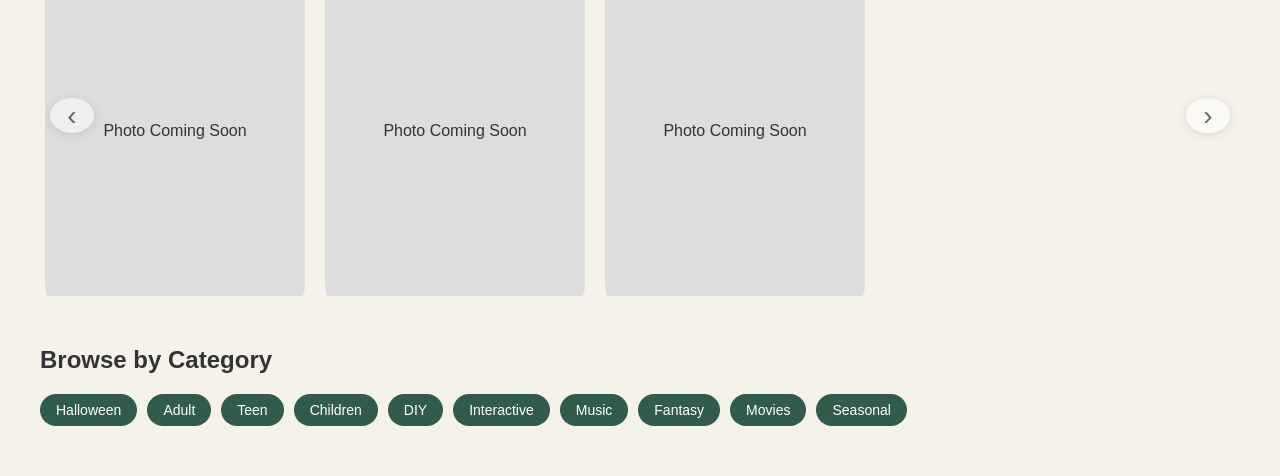
==== commit 7b1e5681: "index.html" ====
--- a/index.html
+++ b/index.html
@@ -15,21 +15,13 @@
 
 <nav>
 
-<a href="index.html">
-Home
-</a>
-
-<a href="browse.html">
-Browse Displays
-</a>
-
-<a href="submit.html">
-Submit
-</a>
-
-<a href="about.html">
-About
-</a>
+<a href="index.html">Home</a>
+
+<a href="browse.html">Browse Displays</a>
+
+<a href="submit.html">Submit</a>
+
+<a href="about.html">About</a>
 
 </nav>
 
@@ -42,11 +34,9 @@
 Display Community
 </h1>
 
-
 <p class="tagline">
 Discover and share inspiring library displays from around the world.
 </p>
-
 
 
 <div class="search-section">
@@ -58,15 +48,12 @@
 
 </div>
 
-
 </header>
 
 
 
 
 
-
-<!-- NEWEST DISPLAYS -->
 
 <section class="homepage-section">
 
@@ -77,7 +64,6 @@
 🔥 Newest Displays
 </h2>
 
-
 <a href="browse.html">
 View More →
 </a>
@@ -100,28 +86,114 @@
 
 
 <div class="carousel-card">
-<img src="" alt="Display image">
-</div>
-
-
-<div class="carousel-card">
-<img src="" alt="Display image">
-</div>
-
-
-<div class="carousel-card">
-<img src="" alt="Display image">
-</div>
-
-
-<div class="carousel-card">
-<img src="" alt="Display image">
-</div>
-
-
-<div class="carousel-card">
-<img src="" alt="Display image">
-</div>
+
+<a href="#">
+
+<div class="display-image">
+
+Photo Coming Soon
+
+
+<div class="overlay">
+
+<h3>
+Haunted Library
+</h3>
+
+</div>
+
+
+</div>
+
+</a>
+
+</div>
+
+
+
+
+
+<div class="carousel-card">
+
+<a href="#">
+
+<div class="display-image">
+
+Photo Coming Soon
+
+
+<div class="overlay">
+
+<h3>
+Music Through the Decades
+</h3>
+
+</div>
+
+
+</div>
+
+</a>
+
+</div>
+
+
+
+
+
+<div class="carousel-card">
+
+<a href="#">
+
+<div class="display-image">
+
+Photo Coming Soon
+
+
+<div class="overlay">
+
+<h3>
+Fantasy Worlds
+</h3>
+
+</div>
+
+
+</div>
+
+</a>
+
+</div>
+
+
+
+
+
+<div class="carousel-card">
+
+<a href="#">
+
+<div class="display-image">
+
+Photo Coming Soon
+
+
+<div class="overlay">
+
+<h3>
+Cozy Winter Reads
+</h3>
+
+</div>
+
+
+</div>
+
+</a>
+
+</div>
+
+
 
 
 
@@ -145,8 +217,6 @@
 
 
 
-
-<!-- MOST POPULAR -->
 
 <section class="homepage-section">
 
@@ -178,29 +248,62 @@
 <div class="display-carousel">
 
 
-
-<div class="carousel-card">
-<img src="" alt="Display image">
-</div>
-
-
-<div class="carousel-card">
-<img src="" alt="Display image">
-</div>
-
-
-<div class="carousel-card">
-<img src="" alt="Display image">
-</div>
-
-
-<div class="carousel-card">
-<img src="" alt="Display image">
-</div>
-
-
-<div class="carousel-card">
-<img src="" alt="Display image">
+<div class="carousel-card">
+
+<div class="display-image">
+
+Photo Coming Soon
+
+<div class="overlay">
+
+<h3>
+Stephen King Display
+</h3>
+
+</div>
+
+</div>
+
+</div>
+
+
+
+<div class="carousel-card">
+
+<div class="display-image">
+
+Photo Coming Soon
+
+<div class="overlay">
+
+<h3>
+Library of Things
+</h3>
+
+</div>
+
+</div>
+
+</div>
+
+
+
+<div class="carousel-card">
+
+<div class="display-image">
+
+Photo Coming Soon
+
+<div class="overlay">
+
+<h3>
+Movie Displays
+</h3>
+
+</div>
+
+</div>
+
 </div>
 
 
@@ -223,10 +326,6 @@
 
 
 
-
-
-
-<!-- STAFF PICKS -->
 
 <section class="homepage-section">
 
@@ -242,7 +341,9 @@
 View More →
 </a>
 
-</div>
+
+</div>
+
 
 
 
@@ -258,26 +359,63 @@
 <div class="display-carousel">
 
 
-
-<div class="carousel-card">
-<img src="" alt="Display image">
-</div>
-
-
-<div class="carousel-card">
-<img src="" alt="Display image">
-</div>
-
-
-<div class="carousel-card">
-<img src="" alt="Display image">
-</div>
-
-
-<div class="carousel-card">
-<img src="" alt="Display image">
-</div>
-
+<div class="carousel-card">
+
+<div class="display-image">
+
+Photo Coming Soon
+
+<div class="overlay">
+
+<h3>
+Staff Favorite
+</h3>
+
+</div>
+
+</div>
+
+</div>
+
+
+
+<div class="carousel-card">
+
+<div class="display-image">
+
+Photo Coming Soon
+
+<div class="overlay">
+
+<h3>
+Creative Display
+</h3>
+
+</div>
+
+</div>
+
+</div>
+
+
+
+<div class="carousel-card">
+
+<div class="display-image">
+
+Photo Coming Soon
+
+<div class="overlay">
+
+<h3>
+Community Favorite
+</h3>
+
+</div>
+
+</div>
+
+</div>
 
 
 </div>
@@ -298,85 +436,6 @@
 
 
 
-
-
-
-<!-- SEASONAL DISPLAYS -->
-
-<section class="homepage-section">
-
-
-<div class="section-header">
-
-<h2>
-🎃 Seasonal Displays
-</h2>
-
-
-<a href="browse.html">
-View More →
-</a>
-
-</div>
-
-
-
-<div class="carousel-wrapper">
-
-
-<button class="carousel-button left">
-‹
-</button>
-
-
-
-<div class="display-carousel">
-
-
-
-<div class="carousel-card">
-<img src="" alt="Display image">
-</div>
-
-
-<div class="carousel-card">
-<img src="" alt="Display image">
-</div>
-
-
-<div class="carousel-card">
-<img src="" alt="Display image">
-</div>
-
-
-<div class="carousel-card">
-<img src="" alt="Display image">
-</div>
-
-
-
-</div>
-
-
-
-<button class="carousel-button right">
-›
-</button>
-
-
-</div>
-
-
-</section>
-
-
-
-
-
-
-
-
-<!-- CATEGORY TAGS -->
 
 <section class="homepage-section">
 
@@ -389,56 +448,25 @@
 
 <div class="tags">
 
-
-<span class="tag">
-Halloween
-</span>
-
-
-<span class="tag">
-Adult
-</span>
-
-
-<span class="tag">
-Teen
-</span>
-
-
-<span class="tag">
-Children
-</span>
-
-
-<span class="tag">
-DIY
-</span>
-
-
-<span class="tag">
-Interactive
-</span>
-
-
-<span class="tag">
-Music
-</span>
-
-
-<span class="tag">
-Fantasy
-</span>
-
-
-<span class="tag">
-Movies
-</span>
-
-
-<span class="tag">
-Seasonal
-</span>
-
+<span class="tag">Halloween</span>
+
+<span class="tag">Adult</span>
+
+<span class="tag">Teen</span>
+
+<span class="tag">Children</span>
+
+<span class="tag">DIY</span>
+
+<span class="tag">Interactive</span>
+
+<span class="tag">Music</span>
+
+<span class="tag">Fantasy</span>
+
+<span class="tag">Movies</span>
+
+<span class="tag">Seasonal</span>
 
 </div>
 
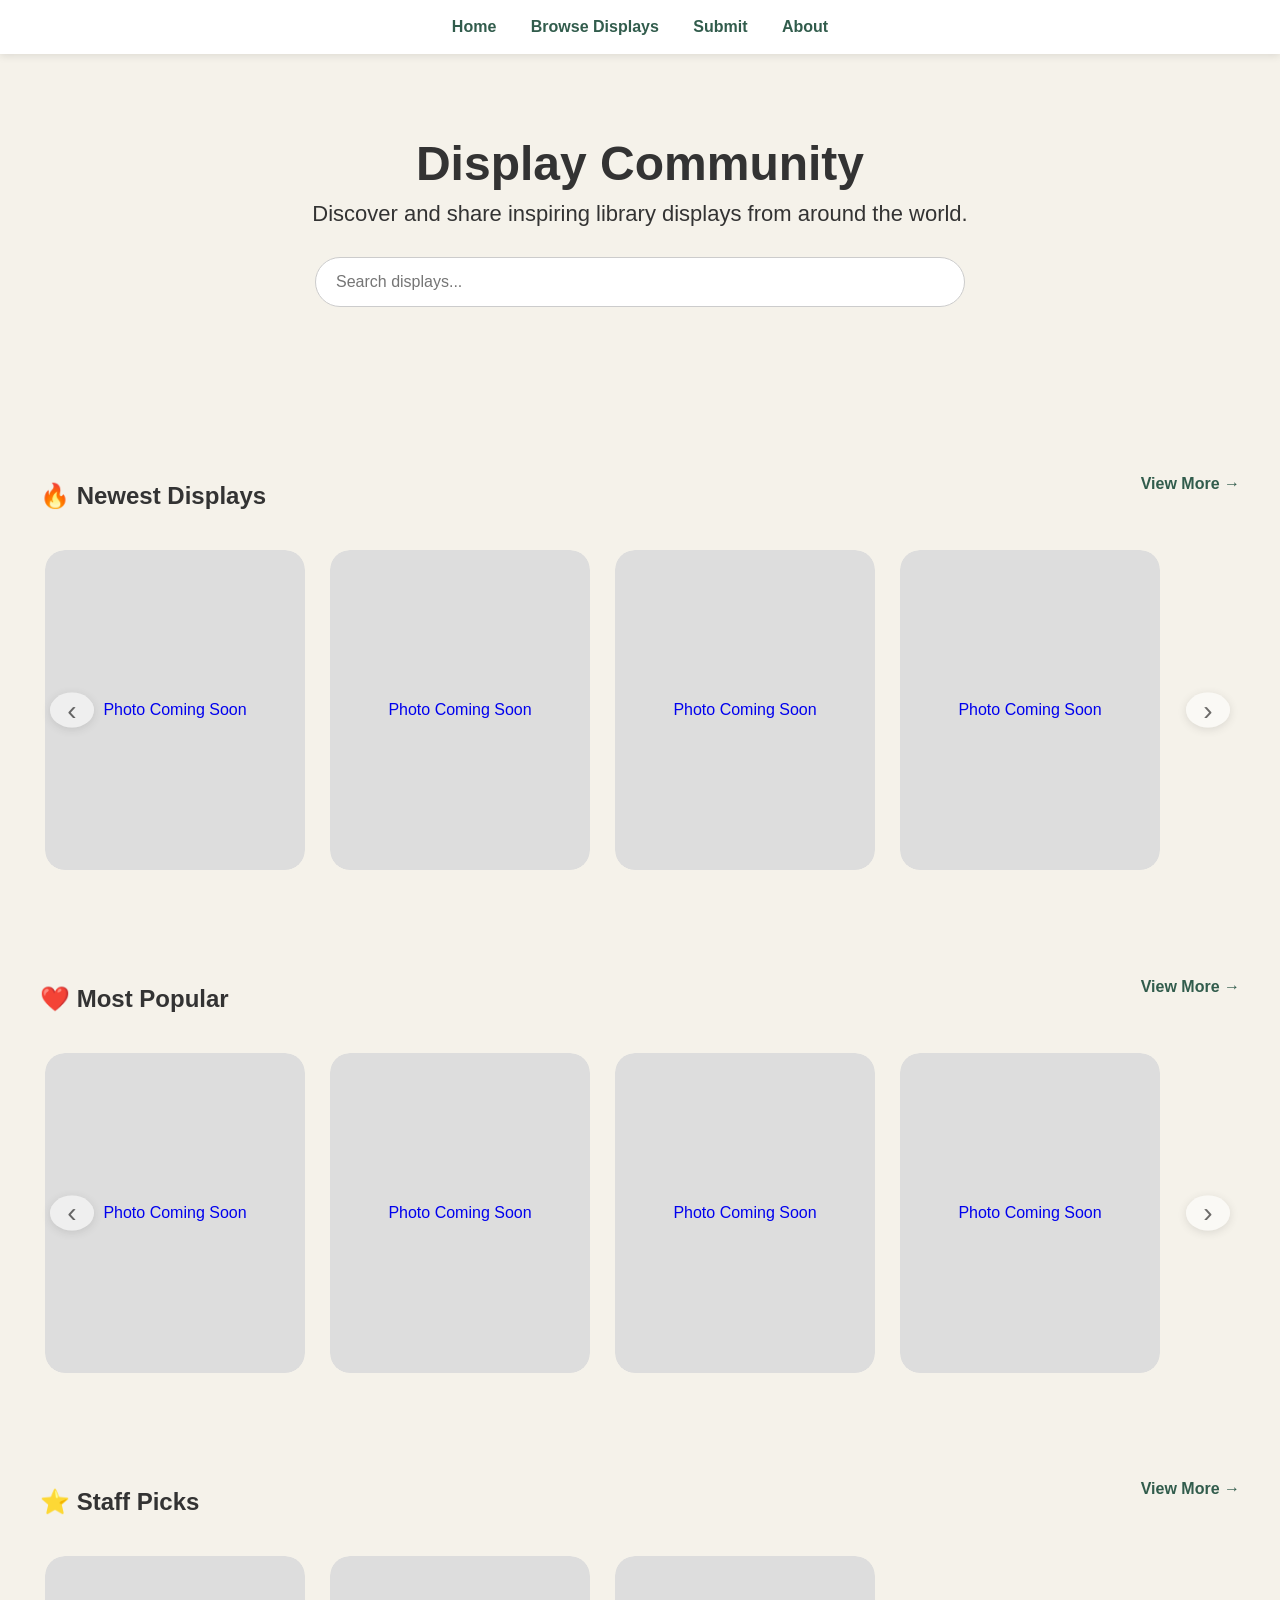
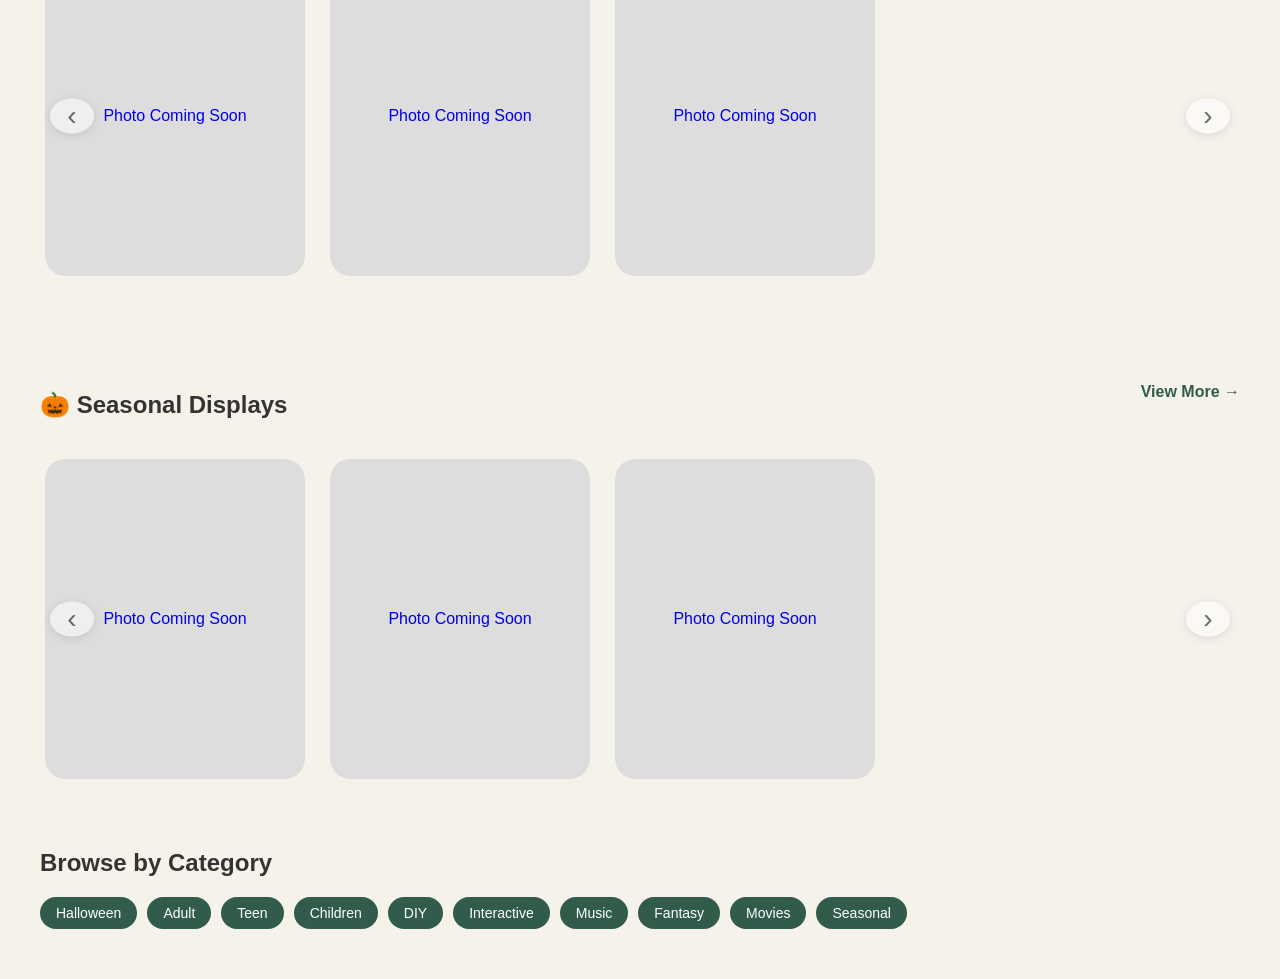
==== commit 6ea9dec6: "index.html" ====
--- a/index.html
+++ b/index.html
@@ -15,13 +15,21 @@
 
 <nav>
 
-<a href="index.html">Home</a>
-
-<a href="browse.html">Browse Displays</a>
-
-<a href="submit.html">Submit</a>
-
-<a href="about.html">About</a>
+<a href="index.html">
+Home
+</a>
+
+<a href="browse.html">
+Browse Displays
+</a>
+
+<a href="submit.html">
+Submit
+</a>
+
+<a href="about.html">
+About
+</a>
 
 </nav>
 
@@ -34,9 +42,11 @@
 Display Community
 </h1>
 
+
 <p class="tagline">
 Discover and share inspiring library displays from around the world.
 </p>
+
 
 
 <div class="search-section">
@@ -55,6 +65,10 @@
 
 
 
+
+
+<!-- NEWEST DISPLAYS -->
+
 <section class="homepage-section">
 
 
@@ -64,11 +78,14 @@
 🔥 Newest Displays
 </h2>
 
+
 <a href="browse.html">
 View More →
 </a>
 
-</div>
+
+</div>
+
 
 
 
@@ -93,7 +110,6 @@
 
 Photo Coming Soon
 
-
 <div class="overlay">
 
 <h3>
@@ -102,25 +118,23 @@
 
 </div>
 
-
-</div>
-
-</a>
-
-</div>
-
-
-
-
-
-<div class="carousel-card">
-
-<a href="#">
-
-<div class="display-image">
-
-Photo Coming Soon
-
+</div>
+
+</a>
+
+</div>
+
+
+
+
+
+<div class="carousel-card">
+
+<a href="#">
+
+<div class="display-image">
+
+Photo Coming Soon
 
 <div class="overlay">
 
@@ -130,25 +144,23 @@
 
 </div>
 
-
-</div>
-
-</a>
-
-</div>
-
-
-
-
-
-<div class="carousel-card">
-
-<a href="#">
-
-<div class="display-image">
-
-Photo Coming Soon
-
+</div>
+
+</a>
+
+</div>
+
+
+
+
+
+<div class="carousel-card">
+
+<a href="#">
+
+<div class="display-image">
+
+Photo Coming Soon
 
 <div class="overlay">
 
@@ -158,25 +170,23 @@
 
 </div>
 
-
-</div>
-
-</a>
-
-</div>
-
-
-
-
-
-<div class="carousel-card">
-
-<a href="#">
-
-<div class="display-image">
-
-Photo Coming Soon
-
+</div>
+
+</a>
+
+</div>
+
+
+
+
+
+<div class="carousel-card">
+
+<a href="#">
+
+<div class="display-image">
+
+Photo Coming Soon
 
 <div class="overlay">
 
@@ -186,18 +196,18 @@
 
 </div>
 
-
-</div>
-
-</a>
-
-</div>
-
-
-
-
-
-</div>
+</div>
+
+</a>
+
+</div>
+
+
+
+
+
+</div>
+
 
 
 
@@ -218,6 +228,9 @@
 
 
 
+
+<!-- MOST POPULAR -->
+
 <section class="homepage-section">
 
 
@@ -232,7 +245,9 @@
 View More →
 </a>
 
-</div>
+
+</div>
+
 
 
 
@@ -245,10 +260,14 @@
 
 
 
+
 <div class="display-carousel">
 
 
-<div class="carousel-card">
+
+<div class="carousel-card">
+
+<a href="#">
 
 <div class="display-image">
 
@@ -264,11 +283,17 @@
 
 </div>
 
-</div>
-
-
-
-<div class="carousel-card">
+</a>
+
+</div>
+
+
+
+
+
+<div class="carousel-card">
+
+<a href="#">
 
 <div class="display-image">
 
@@ -284,11 +309,17 @@
 
 </div>
 
-</div>
-
-
-
-<div class="carousel-card">
+</a>
+
+</div>
+
+
+
+
+
+<div class="carousel-card">
+
+<a href="#">
 
 <div class="display-image">
 
@@ -304,11 +335,41 @@
 
 </div>
 
-</div>
-
-
-
-</div>
+</a>
+
+</div>
+
+
+
+
+
+<div class="carousel-card">
+
+<a href="#">
+
+<div class="display-image">
+
+Photo Coming Soon
+
+<div class="overlay">
+
+<h3>
+Interactive Displays
+</h3>
+
+</div>
+
+</div>
+
+</a>
+
+</div>
+
+
+
+
+</div>
+
 
 
 
@@ -327,6 +388,11 @@
 
 
 
+
+
+
+<!-- STAFF PICKS -->
+
 <section class="homepage-section">
 
 
@@ -356,10 +422,40 @@
 
 
 
+
 <div class="display-carousel">
 
 
-<div class="carousel-card">
+
+<div class="carousel-card">
+
+<a href="#">
+
+<div class="display-image">
+
+Photo Coming Soon
+
+<div class="overlay">
+
+<h3>
+Creative Display
+</h3>
+
+</div>
+
+</div>
+
+</a>
+
+</div>
+
+
+
+
+
+<div class="carousel-card">
+
+<a href="#">
 
 <div class="display-image">
 
@@ -375,50 +471,41 @@
 
 </div>
 
-</div>
-
-
-
-<div class="carousel-card">
-
-<div class="display-image">
-
-Photo Coming Soon
-
-<div class="overlay">
-
-<h3>
-Creative Display
-</h3>
-
-</div>
-
-</div>
-
-</div>
-
-
-
-<div class="carousel-card">
-
-<div class="display-image">
-
-Photo Coming Soon
-
-<div class="overlay">
-
-<h3>
-Community Favorite
-</h3>
-
-</div>
-
-</div>
-
-</div>
-
-
-</div>
+</a>
+
+</div>
+
+
+
+
+
+<div class="carousel-card">
+
+<a href="#">
+
+<div class="display-image">
+
+Photo Coming Soon
+
+<div class="overlay">
+
+<h3>
+Unique Library Idea
+</h3>
+
+</div>
+
+</div>
+
+</a>
+
+</div>
+
+
+
+
+</div>
+
 
 
 
@@ -437,6 +524,146 @@
 
 
 
+
+
+
+<!-- SEASONAL -->
+
+<section class="homepage-section">
+
+
+<div class="section-header">
+
+<h2>
+🎃 Seasonal Displays
+</h2>
+
+
+<a href="browse.html">
+View More →
+</a>
+
+
+</div>
+
+
+
+
+<div class="carousel-wrapper">
+
+
+<button class="carousel-button left">
+‹
+</button>
+
+
+
+
+<div class="display-carousel">
+
+
+
+<div class="carousel-card">
+
+<a href="#">
+
+<div class="display-image">
+
+Photo Coming Soon
+
+<div class="overlay">
+
+<h3>
+Halloween Displays
+</h3>
+
+</div>
+
+</div>
+
+</a>
+
+</div>
+
+
+
+
+
+<div class="carousel-card">
+
+<a href="#">
+
+<div class="display-image">
+
+Photo Coming Soon
+
+<div class="overlay">
+
+<h3>
+Holiday Displays
+</h3>
+
+</div>
+
+</div>
+
+</a>
+
+</div>
+
+
+
+
+
+<div class="carousel-card">
+
+<a href="#">
+
+<div class="display-image">
+
+Photo Coming Soon
+
+<div class="overlay">
+
+<h3>
+Summer Reading
+</h3>
+
+</div>
+
+</div>
+
+</a>
+
+</div>
+
+
+
+
+</div>
+
+
+
+
+<button class="carousel-button right">
+›
+</button>
+
+
+</div>
+
+
+</section>
+
+
+
+
+
+
+
+
+<!-- TAGS -->
+
 <section class="homepage-section">
 
 
@@ -448,25 +675,56 @@
 
 <div class="tags">
 
-<span class="tag">Halloween</span>
-
-<span class="tag">Adult</span>
-
-<span class="tag">Teen</span>
-
-<span class="tag">Children</span>
-
-<span class="tag">DIY</span>
-
-<span class="tag">Interactive</span>
-
-<span class="tag">Music</span>
-
-<span class="tag">Fantasy</span>
-
-<span class="tag">Movies</span>
-
-<span class="tag">Seasonal</span>
+
+<span class="tag">
+Halloween
+</span>
+
+
+<span class="tag">
+Adult
+</span>
+
+
+<span class="tag">
+Teen
+</span>
+
+
+<span class="tag">
+Children
+</span>
+
+
+<span class="tag">
+DIY
+</span>
+
+
+<span class="tag">
+Interactive
+</span>
+
+
+<span class="tag">
+Music
+</span>
+
+
+<span class="tag">
+Fantasy
+</span>
+
+
+<span class="tag">
+Movies
+</span>
+
+
+<span class="tag">
+Seasonal
+</span>
+
 
 </div>
 
@@ -477,6 +735,7 @@
 
 
 
+
 <script src="carousel.js"></script>
 
 
--- a/style.css
+++ b/style.css
@@ -611,3 +611,140 @@
     right:10px;
 
 }
+
+/* FINAL HOMEPAGE CAROUSEL FIX */
+
+
+.carousel-wrapper {
+
+    position:relative;
+    display:flex;
+    align-items:center;
+
+}
+
+
+
+.display-carousel {
+
+    display:flex !important;
+    flex-direction:row !important;
+    gap:25px;
+    overflow:hidden !important;
+    width:100%;
+
+}
+
+
+
+.carousel-card {
+
+    flex:0 0 260px;
+
+}
+
+
+
+.carousel-button {
+
+    top:50%;
+    transform:translateY(-50%);
+
+}
+
+
+
+.carousel-button.left {
+
+    left:10px;
+
+}
+
+
+.carousel-button.right {
+
+    right:10px;
+
+}
+
+
+
+.carousel-card .display-image {
+
+    height:320px;
+
+}
+
+/* HOMEPAGE CAROUSEL DISPLAY CARDS */
+
+
+.carousel-card {
+
+    flex:0 0 260px;
+    overflow:hidden;
+    border-radius:20px;
+
+}
+
+
+.carousel-card a {
+
+    text-decoration:none;
+
+}
+
+
+.carousel-card .display-image {
+
+    height:320px;
+    width:260px;
+
+    background:#ddd;
+
+    border-radius:20px;
+
+    display:flex;
+    justify-content:center;
+    align-items:center;
+
+    position:relative;
+    overflow:hidden;
+
+}
+
+
+.carousel-card .overlay {
+
+    position:absolute;
+    inset:0;
+
+    background:rgba(0,0,0,0.55);
+
+    display:flex;
+    justify-content:flex-end;
+    align-items:center;
+    flex-direction:column;
+
+    padding:20px;
+
+    opacity:0;
+
+    transition:.3s;
+
+}
+
+
+.carousel-card .display-image:hover .overlay {
+
+    opacity:1;
+
+}
+
+
+.carousel-card .overlay h3 {
+
+    color:white;
+    font-size:22px;
+    text-align:center;
+
+}
